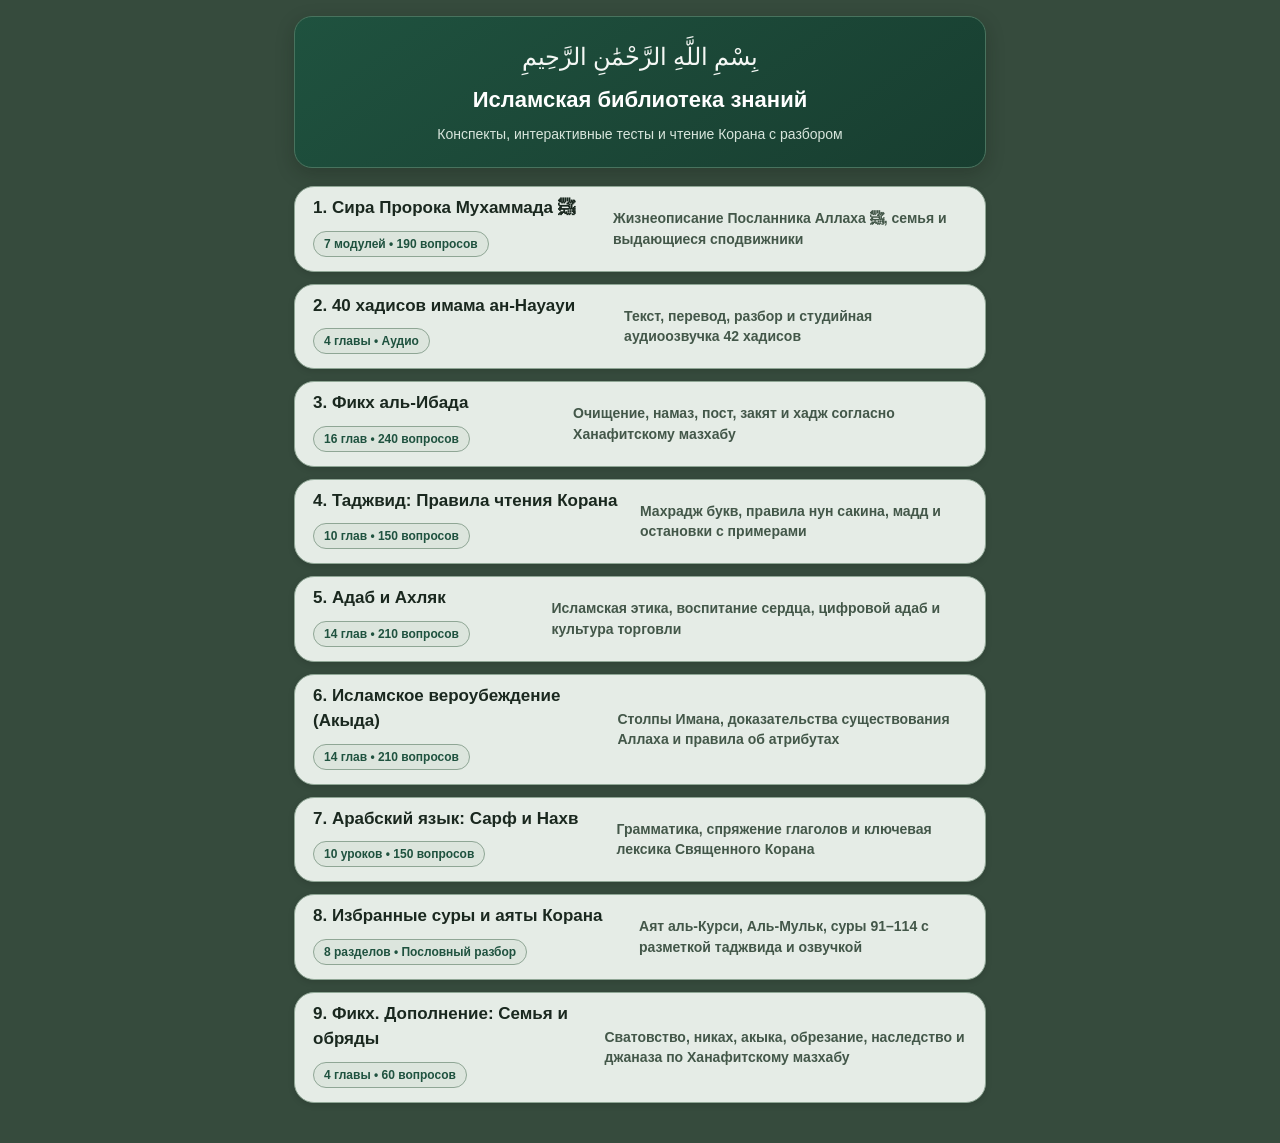
==== index.html @ e75edb0a "Add files via upload" ====
<!DOCTYPE html>
<html lang="ru">
<head>
  <meta charset="UTF-8" />
  <meta name="viewport" content="width=device-width, initial-scale=1.0, maximum-scale=1.0, user-scalable=no" />
  <title>Исламская библиотека знаний</title>
  <script src="https://telegram.org/js/telegram-web-app.js"></script>
  <link rel="stylesheet" href="style.css?v=20261129" />
  <script src="auth.js?v=20261129"></script>
  <style>
    .catalog-list {
      display: flex;
      flex-direction: column;
      gap: 12px;
    }
    .course-card {
      display: block;
      background: #E5ECE6;
      border: 1px solid #8FA695;
      border-radius: 16px;
      padding: 16px 18px;
      text-decoration: none;
      color: #1A281F;
      box-shadow: 0 4px 12px rgba(14, 22, 17, 0.14);
    }
    .course-card:active {
      transform: scale(0.99);
    }
    .course-top {
      display: flex;
      align-items: center;
      justify-content: space-between;
      gap: 10px;
      flex-wrap: wrap;
      margin-bottom: 6px;
    }
    .course-name {
      font-size: 17px;
      font-weight: 700;
      color: #1A281F;
    }
    .course-pill {
      display: inline-block;
      background: #DCE5DD;
      border: 1px solid #8FA695;
      color: #1F523F;
      font-size: 12px;
      font-weight: 700;
      padding: 3px 10px;
      border-radius: 999px;
      white-space: nowrap;
    }
    .course-desc {
      font-size: 14px;
      color: #435749;
      line-height: 1.45;
      margin: 0;
    }
    .hero-bismillah {
      font-family: "Amiri", "Scheherazade New", "Traditional Arabic", serif;
      font-size: 24px;
      margin-bottom: 8px;
      color: #F4F7F4;
      direction: rtl;
    }
  </style>
</head>
<body>
  <div class="container">
    <div class="header">
      <div class="hero-bismillah" lang="ar">بِسْمِ اللَّهِ الرَّحْمَٰنِ الرَّحِيمِ</div>
      <h1>Исламская библиотека знаний</h1>
      <p>Конспекты, интерактивные тесты и чтение Корана с разбором</p>
    </div>

    <div class="catalog-list">
      <a class="course-card" href="sira/index.html">
        <div class="course-top">
          <span class="course-name">1. Сира Пророка Мухаммада ﷺ</span>
          <span class="course-pill">7 модулей • 190 вопросов</span>
        </div>
        <p class="course-desc">Жизнеописание Посланника Аллаха ﷺ, семья и выдающиеся сподвижники</p>
      </a>

      <a class="course-card" href="nawawi/index.html">
        <div class="course-top">
          <span class="course-name">2. 40 хадисов имама ан-Науауи</span>
          <span class="course-pill">4 главы • Аудио</span>
        </div>
        <p class="course-desc">Текст, перевод, разбор и студийная аудиоозвучка 42 хадисов</p>
      </a>

      <a class="course-card" href="fiqh/index.html">
        <div class="course-top">
          <span class="course-name">3. Фикх аль-Ибада</span>
          <span class="course-pill">16 глав • 240 вопросов</span>
        </div>
        <p class="course-desc">Очищение, намаз, пост, закят и хадж согласно Ханафитскому мазхабу</p>
      </a>

      <a class="course-card" href="tajweed/index.html">
        <div class="course-top">
          <span class="course-name">4. Таджвид: Правила чтения Корана</span>
          <span class="course-pill">10 глав • 150 вопросов</span>
        </div>
        <p class="course-desc">Махрадж букв, правила нун сакина, мадд и остановки с примерами</p>
      </a>

      <a class="course-card" href="adab/index.html">
        <div class="course-top">
          <span class="course-name">5. Адаб и Ахляк</span>
          <span class="course-pill">14 глав • 210 вопросов</span>
        </div>
        <p class="course-desc">Исламская этика, воспитание сердца, цифровой адаб и культура торговли</p>
      </a>

      <a class="course-card" href="aqeedah/index.html">
        <div class="course-top">
          <span class="course-name">6. Исламское вероубеждение (Акыда)</span>
          <span class="course-pill">14 глав • 210 вопросов</span>
        </div>
        <p class="course-desc">Столпы Имана, доказательства существования Аллаха и правила об атрибутах</p>
      </a>

      <a class="course-card" href="arabic/index.html">
        <div class="course-top">
          <span class="course-name">7. Арабский язык: Сарф и Нахв</span>
          <span class="course-pill">10 уроков • 150 вопросов</span>
        </div>
        <p class="course-desc">Грамматика, спряжение глаголов и ключевая лексика Священного Корана</p>
      </a>

      <a class="course-card" href="quran/index.html">
        <div class="course-top">
          <span class="course-name">8. Избранные суры и аяты Корана</span>
          <span class="course-pill">8 разделов • Пословный разбор</span>
        </div>
        <p class="course-desc">Аят аль-Курси, Аль-Мульк, суры 91–114 с разметкой таджвида и озвучкой</p>
      </a>

      <a class="course-card" href="fiqh_extra/index.html">
        <div class="course-top">
          <span class="course-name">9. Фикх. Дополнение: Семья и обряды</span>
          <span class="course-pill">4 главы • 60 вопросов</span>
        </div>
        <p class="course-desc">Сватовство, никах, акыка, обрезание, наследство и джаназа по Ханафитскому мазхабу</p>
      </a>
    </div>
  </div>
</body>
</html>
---- style.css ----
/* Единый визуальный стандарт библиотеки: палитра «Болотно-зелёное сукно» */
:root {
  --bg-suckno: #364B3D;
  --hero-grad: linear-gradient(145deg, #1F523F 0%, #183E30 100%);
  --card-bg: #E5ECE6;
  --item-bg: #DCE5DD;
  --text-main: #1A281F;
  --text-muted: #435749;
  --primary: #1F523F;
  --primary-hover: #173F30;
  --border-color: #8FA695;
}

* {
  box-sizing: border-box;
  -webkit-tap-highlight-color: transparent;
}

html, body {
  margin: 0;
  padding: 0;
  background-color: var(--bg-suckno) !important;
  background-image: url("data:image/svg+xml,%3Csvg xmlns='http://w3.org' width='80' height='80' viewBox='0 0 80 80'%3E%3Cdefs%3E%3Cpattern id='w' width='4' height='4' patternUnits='userSpaceOnUse'%3E%3Cpath d='M0 0h2v2H0zm2 2h2v2H2z' fill='%2318261D' fill-opacity='0.16'/%3E%3C/pattern%3E%3C/defs%3E%3Crect width='80' height='80' fill='url(%23w)'/%3E%3Cg fill='none' stroke='%239AB8A1' stroke-width='0.75' stroke-opacity='0.15'%3E%3Cpolygon points='40,4 50,16 66,14 64,30 76,40 64,50 66,66 50,64 40,76 30,64 14,66 16,50 4,40 16,30 14,14 30,16'/%3E%3Ccircle cx='40' cy='40' r='14'/%3E%3C/g%3E%3C/svg%3E") !important;
  color: var(--text-main) !important;
  font-family: -apple-system, BlinkMacSystemFont, "Segoe UI", Roboto, Helvetica, Arial, sans-serif;
  line-height: 1.5;
}

.container, .wrap {
  max-width: 720px;
  margin: 0 auto;
  padding: 16px 14px 40px;
  background: transparent !important;
}

/* Единая кнопка "Назад" для любых курсов */
.top-nav, .top-bar, .topbar {
  display: flex !important;
  justify-content: space-between !important;
  align-items: center !important;
  margin-bottom: 14px !important;
  gap: 10px !important;
}

a[href*="index.html"], .back-btn, .nav-btn, .btn-nav, .btn-back {
  display: inline-flex !important;
  align-items: center !important;
  justify-content: center !important;
  padding: 8px 18px !important;
  background: var(--card-bg) !important;
  color: var(--text-main) !important;
  border: 1px solid var(--border-color) !important;
  border-radius: 20px !important;
  font-size: 14px !important;
  font-weight: 600 !important;
  text-decoration: none !important;
  cursor: pointer !important;
  box-shadow: 0 2px 6px rgba(0, 0, 0, 0.12) !important;
}

/* Шапка курсов */
.header, .hero, .hero-banner, .course-header {
  background: var(--hero-grad) !important;
  color: #F4F7F4 !important;
  border-radius: 18px !important;
  padding: 22px 18px !important;
  text-align: center !important;
  margin-bottom: 18px !important;
  border: 1px solid #48735E !important;
  box-shadow: 0 6px 18px rgba(14, 22, 17, 0.25) !important;
}

.header h1, .hero h1, .hero-title, .course-header h1 {
  margin: 0 0 8px !important;
  font-size: 22px !important;
  font-weight: 700 !important;
  color: #FFFFFF !important;
}

.header p, .hero p, .hero-sub, .course-header p {
  margin: 0 !important;
  font-size: 14px !important;
  color: #D7E5DC !important;
}

.stats-bar, .hero-stats {
  display: flex !important;
  justify-content: center !important;
  flex-wrap: wrap !important;
  gap: 8px !important;
  margin-top: 14px !important;
  background: transparent !important;
}

.stat-pill, .hero-badge, .badge {
  background: rgba(255, 255, 255, 0.14) !important;
  border: 1px solid rgba(255, 255, 255, 0.22) !important;
  color: #F4F7F4 !important;
  padding: 5px 12px !important;
  border-radius: 999px !important;
  font-size: 13px !important;
  font-weight: 600 !important;
}

/* Карточки глав (строго компактные, без растягивания в Адабе) */
.card, .panel, .quiz-box, .result-box, .sheet-card, .quiz-card, .result-card, .progress-wrap, .exam-card {
  background: var(--card-bg) !important;
  border: 1px solid var(--border-color) !important;
  border-radius: 16px !important;
  padding: 16px !important;
  margin-bottom: 14px !important;
  color: var(--text-main) !important;
  box-shadow: 0 4px 12px rgba(14, 22, 17, 0.14) !important;
}

.chapter-row, .chapter-card, .module-card {
  display: flex !important;
  flex-direction: column !important;
  align-items: stretch !important;
  justify-content: flex-start !important;
  background: var(--item-bg) !important;
  border: 1px solid var(--border-color) !important;
  border-radius: 14px !important;
  padding: 15px !important;
  margin-bottom: 12px !important;
  height: auto !important;
  min-height: 0 !important;
}

.chapter-info {
  flex: none !important;
  width: 100% !important;
  margin-bottom: 12px !important;
}

.chapter-title {
  font-size: 16.5px !important;
  font-weight: 700 !important;
  color: var(--text-main) !important;
  margin: 4px 0 !important;
}

.chapter-meta {
  font-size: 13px !important;
  color: var(--text-muted) !important;
}

/* Кнопки 50 на 50 во всех курсах */
.chapter-actions {
  display: grid !important;
  grid-template-columns: 1fr 1fr !important;
  gap: 10px !important;
  width: 100% !important;
}

.chapter-actions.single {
  grid-template-columns: 1fr !important;
}

.btn {
  display: inline-flex !important;
  align-items: center !important;
  justify-content: center !important;
  gap: 6px !important;
  padding: 11px 14px !important;
  border-radius: 11px !important;
  font-size: 14px !important;
  font-weight: 600 !important;
  cursor: pointer !important;
  border: 1px solid transparent !important;
  width: 100% !important;
}

.btn-primary, .btn-test, .btn-exam, .btn-final {
  background: var(--primary) !important;
  color: #FFFFFF !important;
}

.btn-cheat, .btn-secondary, .btn-outline {
  background: var(--card-bg) !important;
  color: var(--text-main) !important;
  border-color: var(--border-color) !important;
}

/* Строгое скрытие модальных окон до нажатия кнопки (исправление Таджвида) */
.modal-overlay[style*="display: none"],
.modal-overlay:not([style*="display: flex"]):not([style*="display: block"]),
.modal-backdrop.hidden,
.hidden {
  display: none !important;
}

.modal-overlay[style*="display: flex"],
.modal-backdrop:not(.hidden) {
  display: flex !important;
  position: fixed !important;
  inset: 0 !important;
  background: rgba(14, 22, 17, 0.72) !important;
  z-index: 9999 !important;
  padding: 16px !important;
  align-items: center !important;
  justify-content: center !important;
}

.modal-card, .modal-box {
  background: var(--card-bg) !important;
  color: var(--text-main) !important;
  border: 1px solid var(--border-color) !important;
  border-radius: 16px !important;
  padding: 20px !important;
  max-width: 680px !important;
  width: 100% !important;
  max-height: 85vh !important;
  overflow-y: auto !important;
}

/* Варианты ответов */
.option-btn, .opt-btn {
  width: 100% !important;
  text-align: left !important;
  padding: 13px 15px !important;
  border-radius: 12px !important;
  background: var(--item-bg) !important;
  color: var(--text-main) !important;
  border: 1.5px solid var(--border-color) !important;
  font-size: 15px !important;
  cursor: pointer !important;
}

.option-btn.correct, .opt-btn.correct {
  background: #C7DFC9 !important;
  border-color: #4D7C55 !important;
  color: #16301B !important;
  font-weight: 600 !important;
}

.option-btn.wrong, .opt-btn.wrong {
  background: #E8CECA !important;
  border-color: #A85B52 !important;
  color: #421814 !important;
}

/* Скрытие старых переключателей темы */
#themeToggle, #themeToggleBtn, #theme-btn, .btn-theme, [onclick*="toggleTheme"] {
  display: none !important;
}
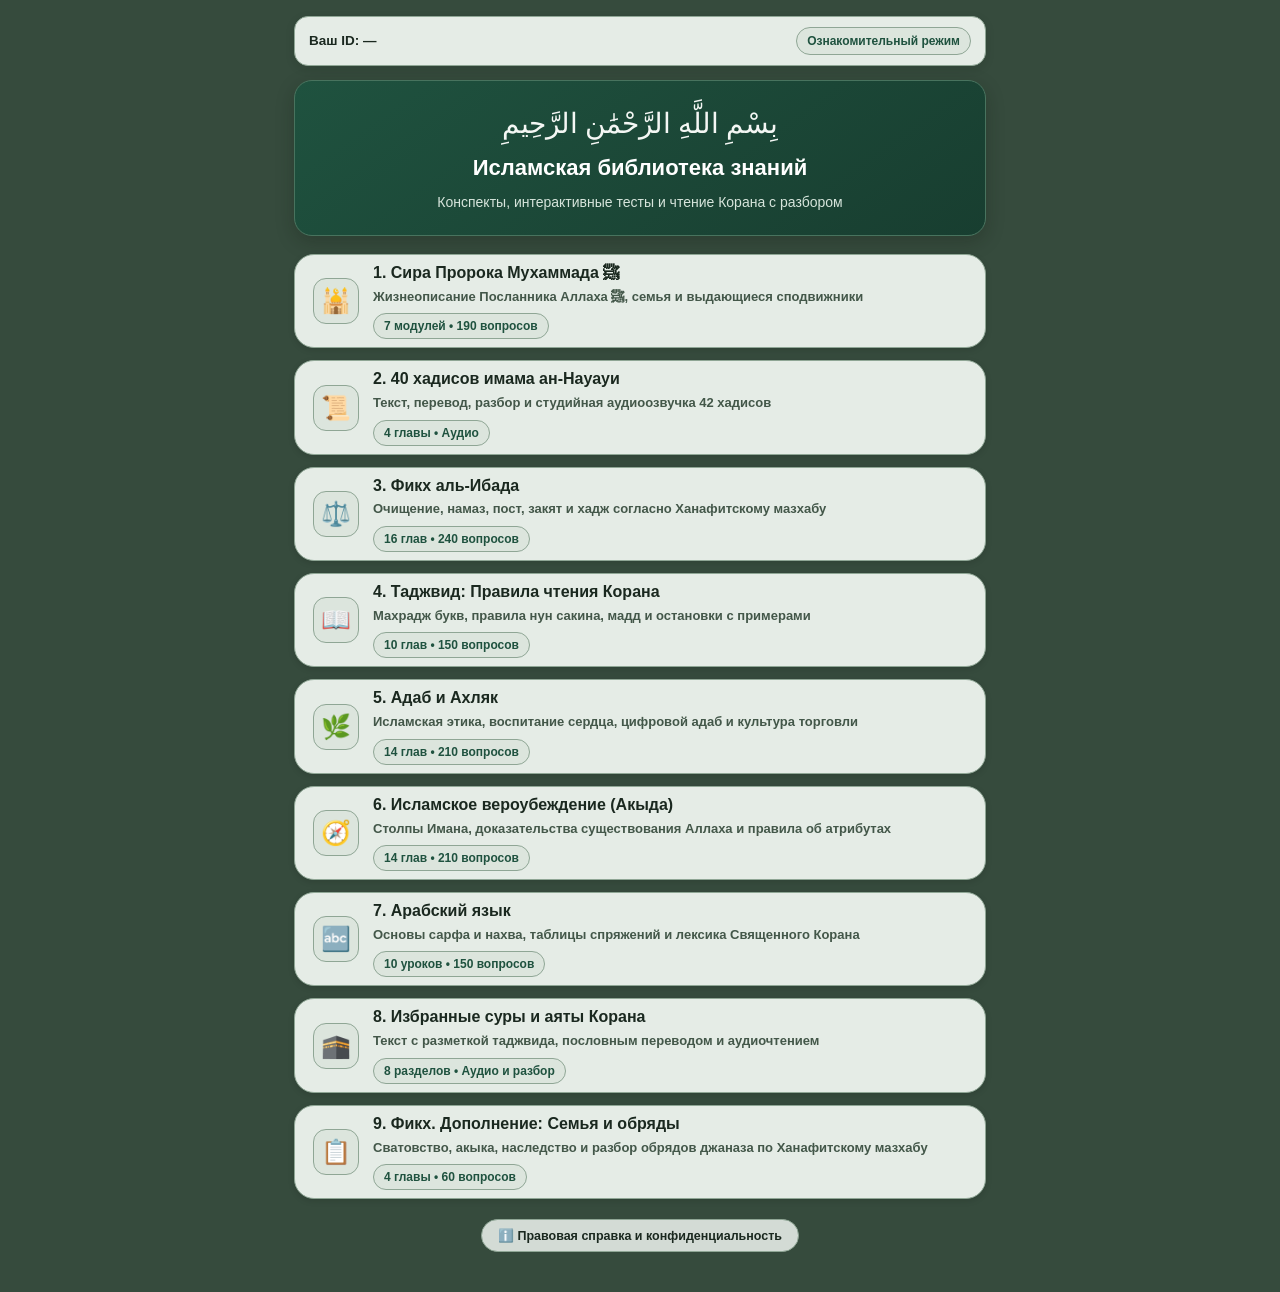
==== commit 77a71631: "Add files via upload" ====
--- a/index.html
+++ b/index.html
@@ -5,146 +5,268 @@
   <meta name="viewport" content="width=device-width, initial-scale=1.0, maximum-scale=1.0, user-scalable=no" />
   <title>Исламская библиотека знаний</title>
   <script src="https://telegram.org/js/telegram-web-app.js"></script>
-  <link rel="stylesheet" href="style.css?v=20261129" />
-  <script src="auth.js?v=20261129"></script>
+  <link rel="stylesheet" href="style.css?v=20261130" />
+  <script src="auth.js?v=20261130"></script>
   <style>
-    .catalog-list {
+    .id-bar {
+      background: var(--card-bg);
+      border: 1px solid var(--border-color);
+      border-radius: 14px;
+      padding: 10px 14px;
+      margin-bottom: 14px;
+      display: flex;
+      align-items: center;
+      justify-content: space-between;
+      gap: 10px;
+      box-shadow: 0 3px 10px rgba(14, 22, 17, 0.12);
+    }
+    .id-value {
+      font-size: 13.5px;
+      font-weight: 700;
+      color: var(--text-main);
+    }
+    .id-badge {
+      font-size: 12px;
+      font-weight: 600;
+      color: var(--primary);
+      background: var(--item-bg);
+      border: 1px solid var(--border-color);
+      padding: 4px 10px;
+      border-radius: 999px;
+      white-space: nowrap;
+    }
+    .hero-bismillah {
+      font-family: "Amiri", "Scheherazade New", "Traditional Arabic", serif;
+      font-size: 28px;
+      line-height: 1.5;
+      color: #F4F7F4;
+      margin-bottom: 6px;
+      direction: rtl;
+    }
+    .course-list {
       display: flex;
       flex-direction: column;
       gap: 12px;
     }
     .course-card {
-      display: block;
-      background: #E5ECE6;
-      border: 1px solid #8FA695;
+      display: flex;
+      align-items: center;
+      gap: 14px;
+      background: var(--card-bg);
+      border: 1px solid var(--border-color);
       border-radius: 16px;
-      padding: 16px 18px;
-      text-decoration: none;
-      color: #1A281F;
+      padding: 15px 16px;
+      text-decoration: none !important;
+      color: var(--text-main) !important;
       box-shadow: 0 4px 12px rgba(14, 22, 17, 0.14);
+      transition: transform 0.12s ease;
     }
     .course-card:active {
       transform: scale(0.99);
     }
-    .course-top {
-      display: flex;
-      align-items: center;
-      justify-content: space-between;
-      gap: 10px;
-      flex-wrap: wrap;
-      margin-bottom: 6px;
-    }
-    .course-name {
-      font-size: 17px;
+    .course-icon {
+      width: 46px;
+      height: 46px;
+      min-width: 46px;
+      border-radius: 13px;
+      background: var(--item-bg);
+      border: 1px solid var(--border-color);
+      display: flex;
+      align-items: center;
+      justify-content: center;
+      font-size: 24px;
+    }
+    .course-body {
+      flex: 1;
+      min-width: 0;
+    }
+    .course-title {
+      font-size: 16px;
       font-weight: 700;
-      color: #1A281F;
+      color: var(--text-main);
+      margin: 0 0 4px;
+      line-height: 1.3;
+    }
+    .course-desc {
+      font-size: 13px;
+      color: var(--text-muted);
+      margin: 0 0 8px;
+      line-height: 1.35;
     }
     .course-pill {
       display: inline-block;
-      background: #DCE5DD;
-      border: 1px solid #8FA695;
-      color: #1F523F;
       font-size: 12px;
-      font-weight: 700;
+      font-weight: 600;
+      color: var(--primary);
+      background: var(--item-bg);
+      border: 1px solid var(--border-color);
       padding: 3px 10px;
       border-radius: 999px;
-      white-space: nowrap;
-    }
-    .course-desc {
-      font-size: 14px;
-      color: #435749;
+    }
+    .footer-info {
+      margin-top: 20px;
+      text-align: center;
+    }
+    .legal-btn {
+      display: inline-flex;
+      align-items: center;
+      justify-content: center;
+      gap: 6px;
+      padding: 8px 16px;
+      border-radius: 999px;
+      background: rgba(229, 236, 230, 0.9);
+      border: 1px solid var(--border-color);
+      color: var(--text-main);
+      font-size: 12.5px;
+      font-weight: 600;
+      cursor: pointer;
+    }
+    .legal-modal {
+      display: none;
+      position: fixed;
+      inset: 0;
+      background: rgba(14, 22, 17, 0.72);
+      z-index: 9999;
+      padding: 16px;
+      align-items: center;
+      justify-content: center;
+    }
+    .legal-modal.open {
+      display: flex;
+    }
+    .legal-box {
+      background: var(--card-bg);
+      color: var(--text-main);
+      border: 1px solid var(--border-color);
+      border-radius: 16px;
+      padding: 20px;
+      max-width: 540px;
+      width: 100%;
+      max-height: 82vh;
+      overflow-y: auto;
+      text-align: left;
+    }
+    .legal-box h3 {
+      margin: 0 0 10px;
+      font-size: 17px;
+      color: var(--primary);
+    }
+    .legal-box p {
+      margin: 0 0 10px;
+      font-size: 13.5px;
       line-height: 1.45;
-      margin: 0;
-    }
-    .hero-bismillah {
-      font-family: "Amiri", "Scheherazade New", "Traditional Arabic", serif;
-      font-size: 24px;
-      margin-bottom: 8px;
-      color: #F4F7F4;
-      direction: rtl;
+      color: var(--text-main);
     }
   </style>
 </head>
 <body>
   <div class="container">
+    <div class="id-bar">
+      <span class="id-value" id="userIdDisplay">Ваш ID: —</span>
+      <span class="id-badge" id="userAccessBadge">Проверка доступа</span>
+    </div>
+
     <div class="header">
       <div class="hero-bismillah" lang="ar">بِسْمِ اللَّهِ الرَّحْمَٰنِ الرَّحِيمِ</div>
       <h1>Исламская библиотека знаний</h1>
       <p>Конспекты, интерактивные тесты и чтение Корана с разбором</p>
     </div>
 
-    <div class="catalog-list">
-      <a class="course-card" href="sira/index.html">
-        <div class="course-top">
-          <span class="course-name">1. Сира Пророка Мухаммада ﷺ</span>
+    <div class="course-list">
+      <a href="sira/index.html" class="course-card">
+        <div class="course-icon">🕌</div>
+        <div class="course-body">
+          <div class="course-title">1. Сира Пророка Мухаммада ﷺ</div>
+          <div class="course-desc">Жизнеописание Посланника Аллаха ﷺ, семья и выдающиеся сподвижники</div>
           <span class="course-pill">7 модулей • 190 вопросов</span>
         </div>
-        <p class="course-desc">Жизнеописание Посланника Аллаха ﷺ, семья и выдающиеся сподвижники</p>
-      </a>
-
-      <a class="course-card" href="nawawi/index.html">
-        <div class="course-top">
-          <span class="course-name">2. 40 хадисов имама ан-Науауи</span>
+      </a>
+
+      <a href="nawawi/index.html" class="course-card">
+        <div class="course-icon">📜</div>
+        <div class="course-body">
+          <div class="course-title">2. 40 хадисов имама ан-Науауи</div>
+          <div class="course-desc">Текст, перевод, разбор и студийная аудиоозвучка 42 хадисов</div>
           <span class="course-pill">4 главы • Аудио</span>
         </div>
-        <p class="course-desc">Текст, перевод, разбор и студийная аудиоозвучка 42 хадисов</p>
-      </a>
-
-      <a class="course-card" href="fiqh/index.html">
-        <div class="course-top">
-          <span class="course-name">3. Фикх аль-Ибада</span>
+      </a>
+
+      <a href="fiqh/index.html" class="course-card">
+        <div class="course-icon">⚖️</div>
+        <div class="course-body">
+          <div class="course-title">3. Фикх аль-Ибада</div>
+          <div class="course-desc">Очищение, намаз, пост, закят и хадж согласно Ханафитскому мазхабу</div>
           <span class="course-pill">16 глав • 240 вопросов</span>
         </div>
-        <p class="course-desc">Очищение, намаз, пост, закят и хадж согласно Ханафитскому мазхабу</p>
-      </a>
-
-      <a class="course-card" href="tajweed/index.html">
-        <div class="course-top">
-          <span class="course-name">4. Таджвид: Правила чтения Корана</span>
+      </a>
+
+      <a href="tajweed/index.html" class="course-card">
+        <div class="course-icon">📖</div>
+        <div class="course-body">
+          <div class="course-title">4. Таджвид: Правила чтения Корана</div>
+          <div class="course-desc">Махрадж букв, правила нун сакина, мадд и остановки с примерами</div>
           <span class="course-pill">10 глав • 150 вопросов</span>
         </div>
-        <p class="course-desc">Махрадж букв, правила нун сакина, мадд и остановки с примерами</p>
-      </a>
-
-      <a class="course-card" href="adab/index.html">
-        <div class="course-top">
-          <span class="course-name">5. Адаб и Ахляк</span>
+      </a>
+
+      <a href="adab/index.html" class="course-card">
+        <div class="course-icon">🌿</div>
+        <div class="course-body">
+          <div class="course-title">5. Адаб и Ахляк</div>
+          <div class="course-desc">Исламская этика, воспитание сердца, цифровой адаб и культура торговли</div>
           <span class="course-pill">14 глав • 210 вопросов</span>
         </div>
-        <p class="course-desc">Исламская этика, воспитание сердца, цифровой адаб и культура торговли</p>
-      </a>
-
-      <a class="course-card" href="aqeedah/index.html">
-        <div class="course-top">
-          <span class="course-name">6. Исламское вероубеждение (Акыда)</span>
+      </a>
+
+      <a href="aqeedah/index.html" class="course-card">
+        <div class="course-icon">🧭</div>
+        <div class="course-body">
+          <div class="course-title">6. Исламское вероубеждение (Акыда)</div>
+          <div class="course-desc">Столпы Имана, доказательства существования Аллаха и правила об атрибутах</div>
           <span class="course-pill">14 глав • 210 вопросов</span>
         </div>
-        <p class="course-desc">Столпы Имана, доказательства существования Аллаха и правила об атрибутах</p>
-      </a>
-
-      <a class="course-card" href="arabic/index.html">
-        <div class="course-top">
-          <span class="course-name">7. Арабский язык: Сарф и Нахв</span>
+      </a>
+
+      <a href="arabic/index.html" class="course-card">
+        <div class="course-icon">🔤</div>
+        <div class="course-body">
+          <div class="course-title">7. Арабский язык</div>
+          <div class="course-desc">Основы сарфа и нахва, таблицы спряжений и лексика Священного Корана</div>
           <span class="course-pill">10 уроков • 150 вопросов</span>
         </div>
-        <p class="course-desc">Грамматика, спряжение глаголов и ключевая лексика Священного Корана</p>
-      </a>
-
-      <a class="course-card" href="quran/index.html">
-        <div class="course-top">
-          <span class="course-name">8. Избранные суры и аяты Корана</span>
-          <span class="course-pill">8 разделов • Пословный разбор</span>
-        </div>
-        <p class="course-desc">Аят аль-Курси, Аль-Мульк, суры 91–114 с разметкой таджвида и озвучкой</p>
-      </a>
-
-      <a class="course-card" href="fiqh_extra/index.html">
-        <div class="course-top">
-          <span class="course-name">9. Фикх. Дополнение: Семья и обряды</span>
+      </a>
+
+      <a href="quran/index.html" class="course-card">
+        <div class="course-icon">🕋</div>
+        <div class="course-body">
+          <div class="course-title">8. Избранные суры и аяты Корана</div>
+          <div class="course-desc">Текст с разметкой таджвида, пословным переводом и аудиочтением</div>
+          <span class="course-pill">8 разделов • Аудио и разбор</span>
+        </div>
+      </a>
+
+      <a href="fiqh_extra/index.html" class="course-card">
+        <div class="course-icon">📋</div>
+        <div class="course-body">
+          <div class="course-title">9. Фикх. Дополнение: Семья и обряды</div>
+          <div class="course-desc">Сватовство, акыка, наследство и разбор обрядов джаназа по Ханафитскому мазхабу</div>
           <span class="course-pill">4 главы • 60 вопросов</span>
         </div>
-        <p class="course-desc">Сватовство, никах, акыка, обрезание, наследство и джаназа по Ханафитскому мазхабу</p>
-      </a>
+      </a>
+    </div>
+
+    <div class="footer-info">
+      <button type="button" class="legal-btn" onclick="document.getElementById('legalModal').classList.add('open')">ℹ️ Правовая справка и конфиденциальность</button>
+    </div>
+  </div>
+
+  <div id="legalModal" class="legal-modal" onclick="if(event.target===this)this.classList.remove('open')">
+    <div class="legal-box">
+      <h3>Правовая справка и конфиденциальность</h3>
+      <p><strong>1. Учебный характер материалов.</strong> Все конспекты, тексты и тестовые задания носят исключительно образовательный, просветительский и справочный характер, основаны на классических исламских источниках и не являются призывом к противоправным или экстремистским действиям на территории Российской Федерации.</p>
+      <p><strong>2. Отсутствие индивидуальных фетв.</strong> Разборы вопросов предназначены для самопроверки знаний и не заменяют индивидуального обращения к квалифицированным религиозным деятелям и имамам по частным жизненным ситуациям.</p>
+      <p><strong>3. Защита персональных данных (152-ФЗ).</strong> Приложение не собирает и не хранит на сторонних серверах фамилии, номера телефонов или адреса пользователей. Прогресс обучения сохраняется локально в памяти вашего устройства, а числовой ID Telegram используется исключительно для проверки доступа.</p>
+      <button type="button" class="btn btn-primary" style="margin-top:8px;" onclick="document.getElementById('legalModal').classList.remove('open')">Закрыть</button>
     </div>
   </div>
 </body>
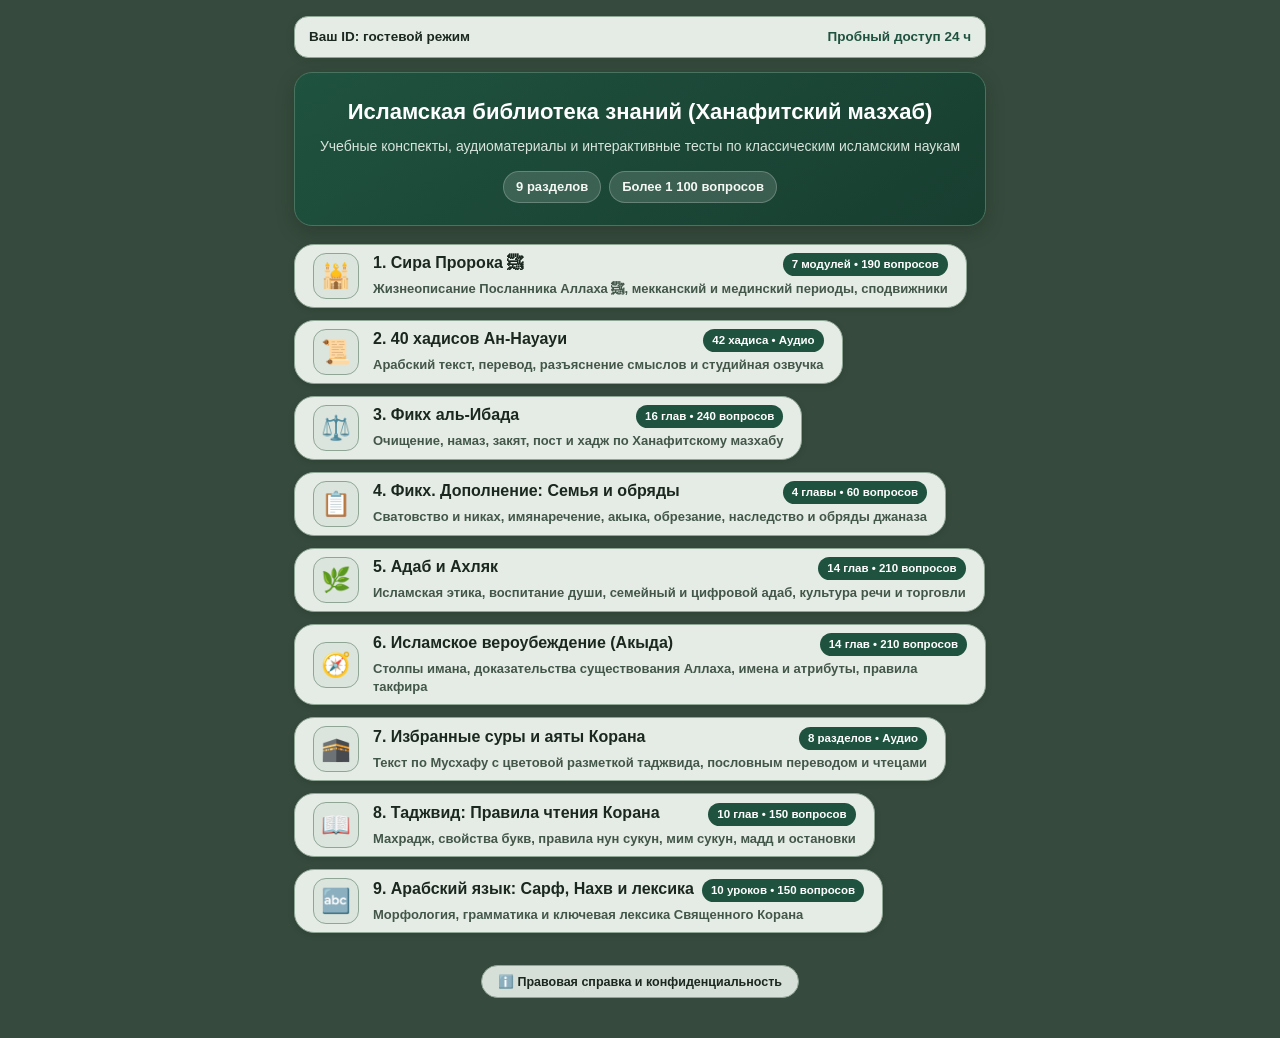
==== commit f1c6699a: "Add files via upload" ====
--- a/index.html
+++ b/index.html
@@ -3,107 +3,92 @@
 <head>
   <meta charset="UTF-8" />
   <meta name="viewport" content="width=device-width, initial-scale=1.0, maximum-scale=1.0, user-scalable=no" />
-  <title>Исламская библиотека знаний</title>
+  <title>Исламская библиотека знаний (Ханафитский мазхаб)</title>
   <script src="https://telegram.org/js/telegram-web-app.js"></script>
-  <link rel="stylesheet" href="style.css?v=20261130" />
-  <script src="auth.js?v=20261130"></script>
+  <link rel="stylesheet" href="style.css?v=20261129" />
+  <script src="auth.js?v=20261129"></script>
   <style>
     .id-bar {
-      background: var(--card-bg);
-      border: 1px solid var(--border-color);
+      background: #E5ECE6;
+      border: 1px solid #8FA695;
       border-radius: 14px;
       padding: 10px 14px;
       margin-bottom: 14px;
       display: flex;
-      align-items: center;
       justify-content: space-between;
-      gap: 10px;
-      box-shadow: 0 3px 10px rgba(14, 22, 17, 0.12);
-    }
-    .id-value {
+      align-items: center;
       font-size: 13.5px;
+      font-weight: 600;
+      color: #1A281F;
+      box-shadow: 0 2px 8px rgba(14, 22, 17, 0.12);
+    }
+    .id-status {
+      color: #1F523F;
       font-weight: 700;
-      color: var(--text-main);
-    }
-    .id-badge {
-      font-size: 12px;
-      font-weight: 600;
-      color: var(--primary);
-      background: var(--item-bg);
-      border: 1px solid var(--border-color);
-      padding: 4px 10px;
-      border-radius: 999px;
-      white-space: nowrap;
-    }
-    .hero-bismillah {
-      font-family: "Amiri", "Scheherazade New", "Traditional Arabic", serif;
-      font-size: 28px;
-      line-height: 1.5;
-      color: #F4F7F4;
-      margin-bottom: 6px;
-      direction: rtl;
-    }
-    .course-list {
-      display: flex;
-      flex-direction: column;
-      gap: 12px;
-    }
-    .course-card {
+    }
+    .course-link {
       display: flex;
       align-items: center;
       gap: 14px;
-      background: var(--card-bg);
-      border: 1px solid var(--border-color);
+      background: #E5ECE6;
+      border: 1px solid #8FA695;
       border-radius: 16px;
       padding: 15px 16px;
-      text-decoration: none !important;
-      color: var(--text-main) !important;
+      margin-bottom: 12px;
+      text-decoration: none;
+      color: #1A281F;
       box-shadow: 0 4px 12px rgba(14, 22, 17, 0.14);
-      transition: transform 0.12s ease;
-    }
-    .course-card:active {
+      transition: transform 0.12s ease, background 0.12s ease;
+    }
+    .course-link:active {
       transform: scale(0.99);
+      background: #DCE5DD;
     }
     .course-icon {
       width: 46px;
       height: 46px;
-      min-width: 46px;
       border-radius: 13px;
-      background: var(--item-bg);
-      border: 1px solid var(--border-color);
+      background: #DCE5DD;
+      border: 1px solid #8FA695;
       display: flex;
       align-items: center;
       justify-content: center;
       font-size: 24px;
+      flex-shrink: 0;
     }
     .course-body {
       flex: 1;
       min-width: 0;
     }
-    .course-title {
+    .course-top {
+      display: flex;
+      justify-content: space-between;
+      align-items: flex-start;
+      gap: 8px;
+      margin-bottom: 4px;
+    }
+    .course-name {
       font-size: 16px;
       font-weight: 700;
-      color: var(--text-main);
-      margin: 0 0 4px;
+      color: #1A281F;
       line-height: 1.3;
+    }
+    .course-badge {
+      background: #1F523F;
+      color: #FFFFFF;
+      font-size: 11.5px;
+      font-weight: 600;
+      padding: 3px 9px;
+      border-radius: 999px;
+      white-space: nowrap;
+      flex-shrink: 0;
     }
     .course-desc {
       font-size: 13px;
-      color: var(--text-muted);
-      margin: 0 0 8px;
-      line-height: 1.35;
-    }
-    .course-pill {
-      display: inline-block;
-      font-size: 12px;
-      font-weight: 600;
-      color: var(--primary);
-      background: var(--item-bg);
-      border: 1px solid var(--border-color);
-      padding: 3px 10px;
-      border-radius: 999px;
-    }
-    .footer-info {
+      color: #435749;
+      line-height: 1.4;
+    }
+    .legal-footer {
       margin-top: 20px;
       text-align: center;
     }
@@ -112,11 +97,11 @@
       align-items: center;
       justify-content: center;
       gap: 6px;
+      background: rgba(229, 236, 230, 0.92);
+      color: #1A281F;
+      border: 1px solid #8FA695;
+      border-radius: 999px;
       padding: 8px 16px;
-      border-radius: 999px;
-      background: rgba(229, 236, 230, 0.9);
-      border: 1px solid var(--border-color);
-      color: var(--text-main);
       font-size: 12.5px;
       font-weight: 600;
       cursor: pointer;
@@ -135,139 +120,199 @@
       display: flex;
     }
     .legal-box {
-      background: var(--card-bg);
-      color: var(--text-main);
-      border: 1px solid var(--border-color);
+      background: #E5ECE6;
+      color: #1A281F;
+      border: 1px solid #8FA695;
       border-radius: 16px;
       padding: 20px;
-      max-width: 540px;
+      max-width: 600px;
       width: 100%;
       max-height: 82vh;
       overflow-y: auto;
-      text-align: left;
+      font-size: 13.5px;
+      line-height: 1.55;
     }
     .legal-box h3 {
       margin: 0 0 10px;
       font-size: 17px;
-      color: var(--primary);
+      color: #1F523F;
     }
     .legal-box p {
       margin: 0 0 10px;
-      font-size: 13.5px;
-      line-height: 1.45;
-      color: var(--text-main);
     }
   </style>
 </head>
 <body>
   <div class="container">
     <div class="id-bar">
-      <span class="id-value" id="userIdDisplay">Ваш ID: —</span>
-      <span class="id-badge" id="userAccessBadge">Проверка доступа</span>
-    </div>
-
-    <div class="header">
-      <div class="hero-bismillah" lang="ar">بِسْمِ اللَّهِ الرَّحْمَٰنِ الرَّحِيمِ</div>
-      <h1>Исламская библиотека знаний</h1>
-      <p>Конспекты, интерактивные тесты и чтение Корана с разбором</p>
-    </div>
-
-    <div class="course-list">
-      <a href="sira/index.html" class="course-card">
+      <span id="userIdLabel">Ваш ID: определяется...</span>
+      <span id="userStatusLabel" class="id-status">Проверка доступа</span>
+    </div>
+
+    <div class="header" style="border-bottom: 1px solid #48735E !important;">
+      <h1>Исламская библиотека знаний (Ханафитский мазхаб)</h1>
+      <p>Учебные конспекты, аудиоматериалы и интерактивные тесты по классическим исламским наукам</p>
+      <div class="stats-bar">
+        <span class="stat-pill">9 разделов</span>
+        <span class="stat-pill">Более 1 100 вопросов</span>
+      </div>
+    </div>
+
+    <div id="catalogList">
+      <!-- 1. Сира -->
+      <a href="sira/index.html" class="course-link">
         <div class="course-icon">🕌</div>
         <div class="course-body">
-          <div class="course-title">1. Сира Пророка Мухаммада ﷺ</div>
-          <div class="course-desc">Жизнеописание Посланника Аллаха ﷺ, семья и выдающиеся сподвижники</div>
-          <span class="course-pill">7 модулей • 190 вопросов</span>
-        </div>
-      </a>
-
-      <a href="nawawi/index.html" class="course-card">
+          <div class="course-top">
+            <span class="course-name">1. Сира Пророка ﷺ</span>
+            <span class="course-badge">7 модулей • 190 вопросов</span>
+          </div>
+          <div class="course-desc">Жизнеописание Посланника Аллаха ﷺ, мекканский и мединский периоды, сподвижники</div>
+        </div>
+      </a>
+
+      <!-- 2. 40 хадисов -->
+      <a href="nawawi/index.html" class="course-link">
         <div class="course-icon">📜</div>
         <div class="course-body">
-          <div class="course-title">2. 40 хадисов имама ан-Науауи</div>
-          <div class="course-desc">Текст, перевод, разбор и студийная аудиоозвучка 42 хадисов</div>
-          <span class="course-pill">4 главы • Аудио</span>
-        </div>
-      </a>
-
-      <a href="fiqh/index.html" class="course-card">
+          <div class="course-top">
+            <span class="course-name">2. 40 хадисов Ан-Науауи</span>
+            <span class="course-badge">42 хадиса • Аудио</span>
+          </div>
+          <div class="course-desc">Арабский текст, перевод, разъяснение смыслов и студийная озвучка</div>
+        </div>
+      </a>
+
+      <!-- 3. Фикх аль-Ибада -->
+      <a href="fiqh/index.html" class="course-link">
         <div class="course-icon">⚖️</div>
         <div class="course-body">
-          <div class="course-title">3. Фикх аль-Ибада</div>
-          <div class="course-desc">Очищение, намаз, пост, закят и хадж согласно Ханафитскому мазхабу</div>
-          <span class="course-pill">16 глав • 240 вопросов</span>
-        </div>
-      </a>
-
-      <a href="tajweed/index.html" class="course-card">
+          <div class="course-top">
+            <span class="course-name">3. Фикх аль-Ибада</span>
+            <span class="course-badge">16 глав • 240 вопросов</span>
+          </div>
+          <div class="course-desc">Очищение, намаз, закят, пост и хадж по Ханафитскому мазхабу</div>
+        </div>
+      </a>
+
+      <!-- 4. Фикх. Дополнение -->
+      <a href="fiqh_extra/index.html" class="course-link">
+        <div class="course-icon">📋</div>
+        <div class="course-body">
+          <div class="course-top">
+            <span class="course-name">4. Фикх. Дополнение: Семья и обряды</span>
+            <span class="course-badge">4 главы • 60 вопросов</span>
+          </div>
+          <div class="course-desc">Сватовство и никах, имянаречение, акыка, обрезание, наследство и обряды джаназа</div>
+        </div>
+      </a>
+
+      <!-- 5. Адаб и Ахляк -->
+      <a href="adab/index.html" class="course-link">
+        <div class="course-icon">🌿</div>
+        <div class="course-body">
+          <div class="course-top">
+            <span class="course-name">5. Адаб и Ахляк</span>
+            <span class="course-badge">14 глав • 210 вопросов</span>
+          </div>
+          <div class="course-desc">Исламская этика, воспитание души, семейный и цифровой адаб, культура речи и торговли</div>
+        </div>
+      </a>
+
+      <!-- 6. Исламское вероубеждение (Акыда) -->
+      <a href="aqeedah/index.html" class="course-link">
+        <div class="course-icon">🧭</div>
+        <div class="course-body">
+          <div class="course-top">
+            <span class="course-name">6. Исламское вероубеждение (Акыда)</span>
+            <span class="course-badge">14 глав • 210 вопросов</span>
+          </div>
+          <div class="course-desc">Столпы имана, доказательства существования Аллаха, имена и атрибуты, правила такфира</div>
+        </div>
+      </a>
+
+      <!-- 7. Избранные суры и аяты Корана -->
+      <a href="quran/index.html" class="course-link">
+        <div class="course-icon">🕋</div>
+        <div class="course-body">
+          <div class="course-top">
+            <span class="course-name">7. Избранные суры и аяты Корана</span>
+            <span class="course-badge">8 разделов • Аудио</span>
+          </div>
+          <div class="course-desc">Текст по Мусхафу с цветовой разметкой таджвида, пословным переводом и чтецами</div>
+        </div>
+      </a>
+
+      <!-- 8. Таджвид -->
+      <a href="tajweed/index.html" class="course-link">
         <div class="course-icon">📖</div>
         <div class="course-body">
-          <div class="course-title">4. Таджвид: Правила чтения Корана</div>
-          <div class="course-desc">Махрадж букв, правила нун сакина, мадд и остановки с примерами</div>
-          <span class="course-pill">10 глав • 150 вопросов</span>
-        </div>
-      </a>
-
-      <a href="adab/index.html" class="course-card">
-        <div class="course-icon">🌿</div>
-        <div class="course-body">
-          <div class="course-title">5. Адаб и Ахляк</div>
-          <div class="course-desc">Исламская этика, воспитание сердца, цифровой адаб и культура торговли</div>
-          <span class="course-pill">14 глав • 210 вопросов</span>
-        </div>
-      </a>
-
-      <a href="aqeedah/index.html" class="course-card">
-        <div class="course-icon">🧭</div>
-        <div class="course-body">
-          <div class="course-title">6. Исламское вероубеждение (Акыда)</div>
-          <div class="course-desc">Столпы Имана, доказательства существования Аллаха и правила об атрибутах</div>
-          <span class="course-pill">14 глав • 210 вопросов</span>
-        </div>
-      </a>
-
-      <a href="arabic/index.html" class="course-card">
+          <div class="course-top">
+            <span class="course-name">8. Таджвид: Правила чтения Корана</span>
+            <span class="course-badge">10 глав • 150 вопросов</span>
+          </div>
+          <div class="course-desc">Махрадж, свойства букв, правила нун сукун, мим сукун, мадд и остановки</div>
+        </div>
+      </a>
+
+      <!-- 9. Арабский язык -->
+      <a href="arabic/index.html" class="course-link">
         <div class="course-icon">🔤</div>
         <div class="course-body">
-          <div class="course-title">7. Арабский язык</div>
-          <div class="course-desc">Основы сарфа и нахва, таблицы спряжений и лексика Священного Корана</div>
-          <span class="course-pill">10 уроков • 150 вопросов</span>
-        </div>
-      </a>
-
-      <a href="quran/index.html" class="course-card">
-        <div class="course-icon">🕋</div>
-        <div class="course-body">
-          <div class="course-title">8. Избранные суры и аяты Корана</div>
-          <div class="course-desc">Текст с разметкой таджвида, пословным переводом и аудиочтением</div>
-          <span class="course-pill">8 разделов • Аудио и разбор</span>
-        </div>
-      </a>
-
-      <a href="fiqh_extra/index.html" class="course-card">
-        <div class="course-icon">📋</div>
-        <div class="course-body">
-          <div class="course-title">9. Фикх. Дополнение: Семья и обряды</div>
-          <div class="course-desc">Сватовство, акыка, наследство и разбор обрядов джаназа по Ханафитскому мазхабу</div>
-          <span class="course-pill">4 главы • 60 вопросов</span>
-        </div>
-      </a>
-    </div>
-
-    <div class="footer-info">
-      <button type="button" class="legal-btn" onclick="document.getElementById('legalModal').classList.add('open')">ℹ️ Правовая справка и конфиденциальность</button>
+          <div class="course-top">
+            <span class="course-name">9. Арабский язык: Сарф, Нахв и лексика</span>
+            <span class="course-badge">10 уроков • 150 вопросов</span>
+          </div>
+          <div class="course-desc">Морфология, грамматика и ключевая лексика Священного Корана</div>
+        </div>
+      </a>
+    </div>
+
+    <div class="legal-footer">
+      <button type="button" class="legal-btn" onclick="document.getElementById('legalModal').classList.add('open')">
+        ℹ️ Правовая справка и конфиденциальность
+      </button>
     </div>
   </div>
 
   <div id="legalModal" class="legal-modal" onclick="if(event.target===this)this.classList.remove('open')">
     <div class="legal-box">
       <h3>Правовая справка и конфиденциальность</h3>
-      <p><strong>1. Учебный характер материалов.</strong> Все конспекты, тексты и тестовые задания носят исключительно образовательный, просветительский и справочный характер, основаны на классических исламских источниках и не являются призывом к противоправным или экстремистским действиям на территории Российской Федерации.</p>
-      <p><strong>2. Отсутствие индивидуальных фетв.</strong> Разборы вопросов предназначены для самопроверки знаний и не заменяют индивидуального обращения к квалифицированным религиозным деятелям и имамам по частным жизненным ситуациям.</p>
-      <p><strong>3. Защита персональных данных (152-ФЗ).</strong> Приложение не собирает и не хранит на сторонних серверах фамилии, номера телефонов или адреса пользователей. Прогресс обучения сохраняется локально в памяти вашего устройства, а числовой ID Telegram используется исключительно для проверки доступа.</p>
-      <button type="button" class="btn btn-primary" style="margin-top:8px;" onclick="document.getElementById('legalModal').classList.remove('open')">Закрыть</button>
+      <p><strong>1. Образовательный характер:</strong> Все конспекты, аудиоматериалы и тесты носят исключительно учебный, просветительский и культурно-исторический характер, основаны на классических исламских источниках (включая труды ханафитской правовой школы) и не являются призывом к противоправным или экстремистским действиям на территории Российской Федерации.</p>
+      <p><strong>2. Справочный статус:</strong> Разборы тестовых вопросов предназначены для самопроверки знаний и не являются индивидуальными религиозно-правовыми заключениями (фетвами). По частным жизненным ситуациям следует обращаться к квалифицированным имамам.</p>
+      <p><strong>3. Защита персональных данных (152-ФЗ):</strong> Приложение не собирает и не хранит на сторонних серверах фамилии, номера телефонов или адреса пользователей. Прогресс обучения сохраняется локально в памяти вашего устройства, а числовой ID Telegram используется только для проверки доступа.</p>
+      <div style="margin-top: 14px;">
+        <button type="button" class="btn btn-primary" onclick="document.getElementById('legalModal').classList.remove('open')">Закрыть</button>
+      </div>
     </div>
   </div>
+
+  <script>
+    document.addEventListener("DOMContentLoaded", function () {
+      var uid = "";
+      try {
+        if (window.Telegram && window.Telegram.WebApp && window.Telegram.WebApp.initDataUnsafe && window.Telegram.WebApp.initDataUnsafe.user) {
+          uid = String(window.Telegram.WebApp.initDataUnsafe.user.id || "");
+        }
+      } catch (e) {}
+      if (!uid) {
+        uid = new URLSearchParams(window.location.search).get("uid") || localStorage.getItem("madrasah_uid") || "";
+      }
+      if (uid) {
+        localStorage.setItem("madrasah_uid", uid);
+        document.getElementById("userIdLabel").textContent = "Ваш ID: " + uid;
+        document.getElementById("userStatusLabel").textContent = "Доступ активен";
+        document.querySelectorAll("a.course-link").forEach(function (link) {
+          var href = link.getAttribute("href");
+          if (href && href.indexOf("uid=") === -1) {
+            link.setAttribute("href", href + (href.indexOf("?") === -1 ? "?uid=" : "&uid=") + encodeURIComponent(uid));
+          }
+        });
+      } else {
+        document.getElementById("userIdLabel").textContent = "Ваш ID: гостевой режим";
+        document.getElementById("userStatusLabel").textContent = "Пробный доступ 24 ч";
+      }
+    });
+  </script>
 </body>
 </html>
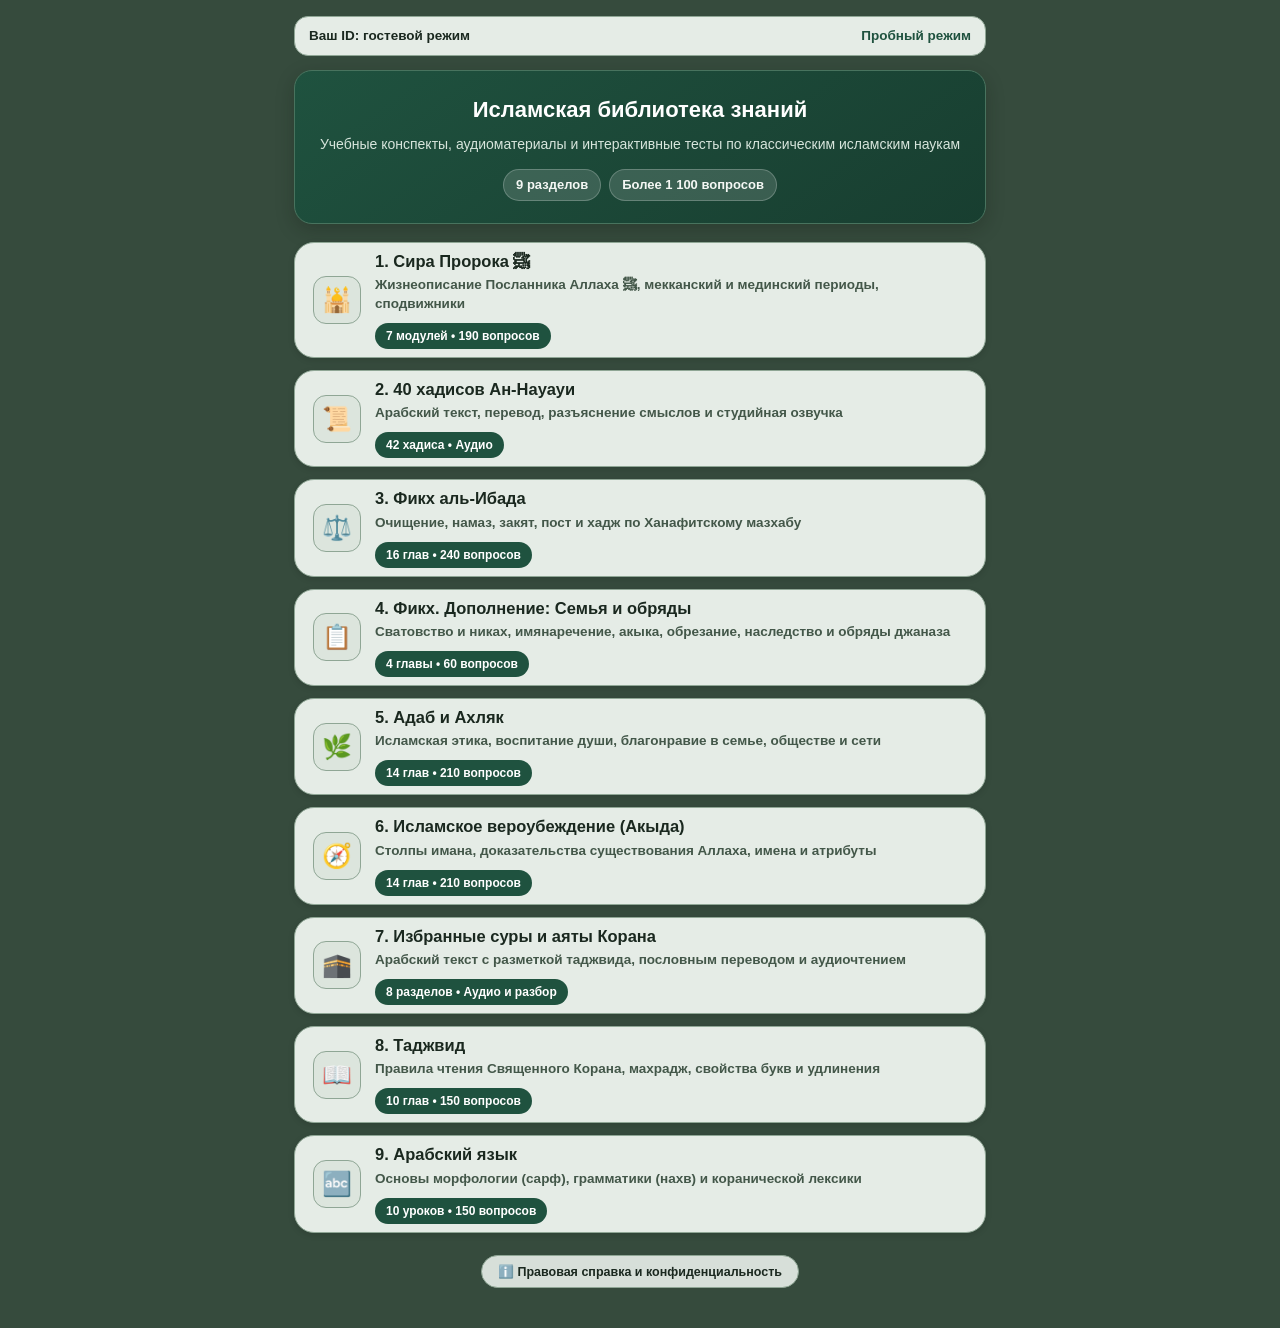
==== commit f8280b69: "Add files via upload" ====
--- a/index.html
+++ b/index.html
@@ -3,50 +3,86 @@
 <head>
   <meta charset="UTF-8" />
   <meta name="viewport" content="width=device-width, initial-scale=1.0, maximum-scale=1.0, user-scalable=no" />
-  <title>Исламская библиотека знаний (Ханафитский мазхаб)</title>
+  <title>Исламская библиотека знаний</title>
   <script src="https://telegram.org/js/telegram-web-app.js"></script>
   <link rel="stylesheet" href="style.css?v=20261129" />
   <script src="auth.js?v=20261129"></script>
   <style>
     .id-bar {
+      display: flex;
+      justify-content: space-between;
+      align-items: center;
       background: #E5ECE6;
       border: 1px solid #8FA695;
       border-radius: 14px;
-      padding: 10px 14px;
+      padding: 9px 14px;
       margin-bottom: 14px;
-      display: flex;
-      justify-content: space-between;
-      align-items: center;
       font-size: 13.5px;
       font-weight: 600;
       color: #1A281F;
-      box-shadow: 0 2px 8px rgba(14, 22, 17, 0.12);
-    }
+    }
+
     .id-status {
       color: #1F523F;
       font-weight: 700;
     }
-    .course-link {
-      display: flex;
-      align-items: center;
-      gap: 14px;
-      background: #E5ECE6;
-      border: 1px solid #8FA695;
-      border-radius: 16px;
-      padding: 15px 16px;
-      margin-bottom: 12px;
-      text-decoration: none;
-      color: #1A281F;
-      box-shadow: 0 4px 12px rgba(14, 22, 17, 0.14);
-      transition: transform 0.12s ease, background 0.12s ease;
-    }
-    .course-link:active {
+
+    .main-hero {
+      background: linear-gradient(145deg, #1F523F 0%, #183E30 100%);
+      color: #F4F7F4;
+      border-radius: 18px;
+      padding: 22px 18px;
+      text-align: center;
+      margin-bottom: 18px;
+      border: 1px solid #48735E;
+      box-shadow: 0 6px 18px rgba(14, 22, 17, 0.25);
+    }
+
+    .main-hero h1 {
+      margin: 0 0 8px;
+      font-size: 22px;
+      font-weight: 700;
+      color: #FFFFFF;
+    }
+
+    .main-hero p {
+      margin: 0;
+      font-size: 14px;
+      color: #D7E5DC;
+    }
+
+    .courses-list {
+      display: flex;
+      flex-direction: column;
+      align-items: stretch;
+      gap: 12px;
+      width: 100%;
+    }
+
+    .course-card {
+      display: flex !important;
+      flex-direction: row !important;
+      align-items: flex-start !important;
+      gap: 14px !important;
+      width: 100% !important;
+      background: #E5ECE6 !important;
+      border: 1px solid #8FA695 !important;
+      border-radius: 16px !important;
+      padding: 15px !important;
+      text-decoration: none !important;
+      color: #1A281F !important;
+      box-shadow: 0 4px 12px rgba(14, 22, 17, 0.14) !important;
+      transition: transform 0.12s ease;
+    }
+
+    .course-card:active {
       transform: scale(0.99);
-      background: #DCE5DD;
-    }
+    }
+
     .course-icon {
-      width: 46px;
-      height: 46px;
+      flex-shrink: 0;
+      width: 48px;
+      height: 48px;
       border-radius: 13px;
       background: #DCE5DD;
       border: 1px solid #8FA695;
@@ -54,44 +90,46 @@
       align-items: center;
       justify-content: center;
       font-size: 24px;
-      flex-shrink: 0;
-    }
+    }
+
     .course-body {
       flex: 1;
       min-width: 0;
-    }
-    .course-top {
-      display: flex;
-      justify-content: space-between;
+      display: flex;
+      flex-direction: column;
       align-items: flex-start;
-      gap: 8px;
-      margin-bottom: 4px;
-    }
-    .course-name {
-      font-size: 16px;
+    }
+
+    .course-title {
+      font-size: 16.5px;
       font-weight: 700;
       color: #1A281F;
+      margin: 0 0 4px;
       line-height: 1.3;
     }
+
+    .course-desc {
+      font-size: 13.5px;
+      color: #435749;
+      margin: 0 0 9px;
+      line-height: 1.4;
+    }
+
     .course-badge {
+      display: inline-block;
       background: #1F523F;
       color: #FFFFFF;
-      font-size: 11.5px;
+      font-size: 12px;
       font-weight: 600;
-      padding: 3px 9px;
+      padding: 4px 11px;
       border-radius: 999px;
-      white-space: nowrap;
-      flex-shrink: 0;
-    }
-    .course-desc {
-      font-size: 13px;
-      color: #435749;
-      line-height: 1.4;
-    }
-    .legal-footer {
-      margin-top: 20px;
+    }
+
+    .footer-legal {
+      margin-top: 22px;
       text-align: center;
     }
+
     .legal-btn {
       display: inline-flex;
       align-items: center;
@@ -106,6 +144,7 @@
       font-weight: 600;
       cursor: pointer;
     }
+
     .legal-modal {
       display: none;
       position: fixed;
@@ -116,41 +155,51 @@
       align-items: center;
       justify-content: center;
     }
+
     .legal-modal.open {
       display: flex;
     }
+
     .legal-box {
       background: #E5ECE6;
       color: #1A281F;
       border: 1px solid #8FA695;
       border-radius: 16px;
       padding: 20px;
-      max-width: 600px;
+      max-width: 560px;
       width: 100%;
-      max-height: 82vh;
+      max-height: 85vh;
       overflow-y: auto;
+      text-align: left;
       font-size: 13.5px;
-      line-height: 1.55;
-    }
+      line-height: 1.5;
+    }
+
     .legal-box h3 {
       margin: 0 0 10px;
       font-size: 17px;
       color: #1F523F;
     }
-    .legal-box p {
-      margin: 0 0 10px;
+
+    .legal-box ul {
+      margin: 0 0 14px;
+      padding-left: 18px;
+    }
+
+    .legal-box li {
+      margin-bottom: 8px;
     }
   </style>
 </head>
 <body>
   <div class="container">
     <div class="id-bar">
-      <span id="userIdLabel">Ваш ID: определяется...</span>
-      <span id="userStatusLabel" class="id-status">Проверка доступа</span>
-    </div>
-
-    <div class="header" style="border-bottom: 1px solid #48735E !important;">
-      <h1>Исламская библиотека знаний (Ханафитский мазхаб)</h1>
+      <span id="userIdDisplay">Ваш ID: определяется...</span>
+      <span id="accessStatusDisplay" class="id-status">Проверка доступа</span>
+    </div>
+
+    <div class="main-hero">
+      <h1>Исламская библиотека знаний</h1>
       <p>Учебные конспекты, аудиоматериалы и интерактивные тесты по классическим исламским наукам</p>
       <div class="stats-bar">
         <span class="stat-pill">9 разделов</span>
@@ -158,117 +207,90 @@
       </div>
     </div>
 
-    <div id="catalogList">
-      <!-- 1. Сира -->
-      <a href="sira/index.html" class="course-link">
+    <div class="courses-list">
+      <a href="sira/index.html" class="course-card">
         <div class="course-icon">🕌</div>
         <div class="course-body">
-          <div class="course-top">
-            <span class="course-name">1. Сира Пророка ﷺ</span>
-            <span class="course-badge">7 модулей • 190 вопросов</span>
-          </div>
+          <div class="course-title">1. Сира Пророка ﷺ</div>
           <div class="course-desc">Жизнеописание Посланника Аллаха ﷺ, мекканский и мединский периоды, сподвижники</div>
-        </div>
-      </a>
-
-      <!-- 2. 40 хадисов -->
-      <a href="nawawi/index.html" class="course-link">
+          <span class="course-badge">7 модулей • 190 вопросов</span>
+        </div>
+      </a>
+
+      <a href="nawawi/index.html" class="course-card">
         <div class="course-icon">📜</div>
         <div class="course-body">
-          <div class="course-top">
-            <span class="course-name">2. 40 хадисов Ан-Науауи</span>
-            <span class="course-badge">42 хадиса • Аудио</span>
-          </div>
+          <div class="course-title">2. 40 хадисов Ан-Науауи</div>
           <div class="course-desc">Арабский текст, перевод, разъяснение смыслов и студийная озвучка</div>
-        </div>
-      </a>
-
-      <!-- 3. Фикх аль-Ибада -->
-      <a href="fiqh/index.html" class="course-link">
+          <span class="course-badge">42 хадиса • Аудио</span>
+        </div>
+      </a>
+
+      <a href="fiqh/index.html" class="course-card">
         <div class="course-icon">⚖️</div>
         <div class="course-body">
-          <div class="course-top">
-            <span class="course-name">3. Фикх аль-Ибада</span>
-            <span class="course-badge">16 глав • 240 вопросов</span>
-          </div>
+          <div class="course-title">3. Фикх аль-Ибада</div>
           <div class="course-desc">Очищение, намаз, закят, пост и хадж по Ханафитскому мазхабу</div>
-        </div>
-      </a>
-
-      <!-- 4. Фикх. Дополнение -->
-      <a href="fiqh_extra/index.html" class="course-link">
+          <span class="course-badge">16 глав • 240 вопросов</span>
+        </div>
+      </a>
+
+      <a href="fiqh_extra/index.html" class="course-card">
         <div class="course-icon">📋</div>
         <div class="course-body">
-          <div class="course-top">
-            <span class="course-name">4. Фикх. Дополнение: Семья и обряды</span>
-            <span class="course-badge">4 главы • 60 вопросов</span>
-          </div>
+          <div class="course-title">4. Фикх. Дополнение: Семья и обряды</div>
           <div class="course-desc">Сватовство и никах, имянаречение, акыка, обрезание, наследство и обряды джаназа</div>
-        </div>
-      </a>
-
-      <!-- 5. Адаб и Ахляк -->
-      <a href="adab/index.html" class="course-link">
+          <span class="course-badge">4 главы • 60 вопросов</span>
+        </div>
+      </a>
+
+      <a href="adab/index.html" class="course-card">
         <div class="course-icon">🌿</div>
         <div class="course-body">
-          <div class="course-top">
-            <span class="course-name">5. Адаб и Ахляк</span>
-            <span class="course-badge">14 глав • 210 вопросов</span>
-          </div>
-          <div class="course-desc">Исламская этика, воспитание души, семейный и цифровой адаб, культура речи и торговли</div>
-        </div>
-      </a>
-
-      <!-- 6. Исламское вероубеждение (Акыда) -->
-      <a href="aqeedah/index.html" class="course-link">
+          <div class="course-title">5. Адаб и Ахляк</div>
+          <div class="course-desc">Исламская этика, воспитание души, благонравие в семье, обществе и сети</div>
+          <span class="course-badge">14 глав • 210 вопросов</span>
+        </div>
+      </a>
+
+      <a href="aqeedah/index.html" class="course-card">
         <div class="course-icon">🧭</div>
         <div class="course-body">
-          <div class="course-top">
-            <span class="course-name">6. Исламское вероубеждение (Акыда)</span>
-            <span class="course-badge">14 глав • 210 вопросов</span>
-          </div>
-          <div class="course-desc">Столпы имана, доказательства существования Аллаха, имена и атрибуты, правила такфира</div>
-        </div>
-      </a>
-
-      <!-- 7. Избранные суры и аяты Корана -->
-      <a href="quran/index.html" class="course-link">
+          <div class="course-title">6. Исламское вероубеждение (Акыда)</div>
+          <div class="course-desc">Столпы имана, доказательства существования Аллаха, имена и атрибуты</div>
+          <span class="course-badge">14 глав • 210 вопросов</span>
+        </div>
+      </a>
+
+      <a href="quran/index.html" class="course-card">
         <div class="course-icon">🕋</div>
         <div class="course-body">
-          <div class="course-top">
-            <span class="course-name">7. Избранные суры и аяты Корана</span>
-            <span class="course-badge">8 разделов • Аудио</span>
-          </div>
-          <div class="course-desc">Текст по Мусхафу с цветовой разметкой таджвида, пословным переводом и чтецами</div>
-        </div>
-      </a>
-
-      <!-- 8. Таджвид -->
-      <a href="tajweed/index.html" class="course-link">
+          <div class="course-title">7. Избранные суры и аяты Корана</div>
+          <div class="course-desc">Арабский текст с разметкой таджвида, пословным переводом и аудиочтением</div>
+          <span class="course-badge">8 разделов • Аудио и разбор</span>
+        </div>
+      </a>
+
+      <a href="tajweed/index.html" class="course-card">
         <div class="course-icon">📖</div>
         <div class="course-body">
-          <div class="course-top">
-            <span class="course-name">8. Таджвид: Правила чтения Корана</span>
-            <span class="course-badge">10 глав • 150 вопросов</span>
-          </div>
-          <div class="course-desc">Махрадж, свойства букв, правила нун сукун, мим сукун, мадд и остановки</div>
-        </div>
-      </a>
-
-      <!-- 9. Арабский язык -->
-      <a href="arabic/index.html" class="course-link">
+          <div class="course-title">8. Таджвид</div>
+          <div class="course-desc">Правила чтения Священного Корана, махрадж, свойства букв и удлинения</div>
+          <span class="course-badge">10 глав • 150 вопросов</span>
+        </div>
+      </a>
+
+      <a href="arabic/index.html" class="course-card">
         <div class="course-icon">🔤</div>
         <div class="course-body">
-          <div class="course-top">
-            <span class="course-name">9. Арабский язык: Сарф, Нахв и лексика</span>
-            <span class="course-badge">10 уроков • 150 вопросов</span>
-          </div>
-          <div class="course-desc">Морфология, грамматика и ключевая лексика Священного Корана</div>
-        </div>
-      </a>
-    </div>
-
-    <div class="legal-footer">
+          <div class="course-title">9. Арабский язык</div>
+          <div class="course-desc">Основы морфологии (сарф), грамматики (нахв) и коранической лексики</div>
+          <span class="course-badge">10 уроков • 150 вопросов</span>
+        </div>
+      </a>
+    </div>
+
+    <div class="footer-legal">
       <button type="button" class="legal-btn" onclick="document.getElementById('legalModal').classList.add('open')">
         ℹ️ Правовая справка и конфиденциальность
       </button>
@@ -278,39 +300,38 @@
   <div id="legalModal" class="legal-modal" onclick="if(event.target===this)this.classList.remove('open')">
     <div class="legal-box">
       <h3>Правовая справка и конфиденциальность</h3>
-      <p><strong>1. Образовательный характер:</strong> Все конспекты, аудиоматериалы и тесты носят исключительно учебный, просветительский и культурно-исторический характер, основаны на классических исламских источниках (включая труды ханафитской правовой школы) и не являются призывом к противоправным или экстремистским действиям на территории Российской Федерации.</p>
-      <p><strong>2. Справочный статус:</strong> Разборы тестовых вопросов предназначены для самопроверки знаний и не являются индивидуальными религиозно-правовыми заключениями (фетвами). По частным жизненным ситуациям следует обращаться к квалифицированным имамам.</p>
-      <p><strong>3. Защита персональных данных (152-ФЗ):</strong> Приложение не собирает и не хранит на сторонних серверах фамилии, номера телефонов или адреса пользователей. Прогресс обучения сохраняется локально в памяти вашего устройства, а числовой ID Telegram используется только для проверки доступа.</p>
-      <div style="margin-top: 14px;">
-        <button type="button" class="btn btn-primary" onclick="document.getElementById('legalModal').classList.remove('open')">Закрыть</button>
-      </div>
+      <ul>
+        <li><strong>Учебный характер материалов:</strong> все конспекты, аудиозаписи и тесты носят исключительно образовательный, просветительский и культурно-исторический характер, основаны на классических исламских источниках и <strong>не являются призывом к противоправным или экстремистским действиям на территории РФ</strong>.</li>
+        <li><strong>Справочный статус:</strong> материалы предназначены для самопроверки знаний и не являются индивидуальными религиозно-правовыми заключениями (фетвами).</li>
+        <li><strong>Защита данных (152-ФЗ):</strong> приложение не собирает и не хранит на сторонних серверах фамилии, номера телефонов или адреса пользователей. Прогресс сохраняется локально в памяти вашего устройства.</li>
+      </ul>
+      <button type="button" class="btn btn-primary" onclick="document.getElementById('legalModal').classList.remove('open')">Закрыть</button>
     </div>
   </div>
 
   <script>
     document.addEventListener("DOMContentLoaded", function () {
-      var uid = "";
-      try {
-        if (window.Telegram && window.Telegram.WebApp && window.Telegram.WebApp.initDataUnsafe && window.Telegram.WebApp.initDataUnsafe.user) {
-          uid = String(window.Telegram.WebApp.initDataUnsafe.user.id || "");
-        }
-      } catch (e) {}
+      const params = new URLSearchParams(window.location.search);
+      let uid = params.get("uid");
+      if (!uid && window.Telegram && window.Telegram.WebApp && window.Telegram.WebApp.initDataUnsafe && window.Telegram.WebApp.initDataUnsafe.user) {
+        uid = String(window.Telegram.WebApp.initDataUnsafe.user.id);
+      }
       if (!uid) {
-        uid = new URLSearchParams(window.location.search).get("uid") || localStorage.getItem("madrasah_uid") || "";
+        uid = localStorage.getItem("madrasah_uid") || "";
       }
       if (uid) {
         localStorage.setItem("madrasah_uid", uid);
-        document.getElementById("userIdLabel").textContent = "Ваш ID: " + uid;
-        document.getElementById("userStatusLabel").textContent = "Доступ активен";
-        document.querySelectorAll("a.course-link").forEach(function (link) {
-          var href = link.getAttribute("href");
-          if (href && href.indexOf("uid=") === -1) {
-            link.setAttribute("href", href + (href.indexOf("?") === -1 ? "?uid=" : "&uid=") + encodeURIComponent(uid));
-          }
+        document.getElementById("userIdDisplay").textContent = "Ваш ID: " + uid;
+        document.querySelectorAll(".course-card").forEach(function (link) {
+          const base = link.getAttribute("href").split("?")[0];
+          link.setAttribute("href", base + "?uid=" + encodeURIComponent(uid));
         });
       } else {
-        document.getElementById("userIdLabel").textContent = "Ваш ID: гостевой режим";
-        document.getElementById("userStatusLabel").textContent = "Пробный доступ 24 ч";
+        document.getElementById("userIdDisplay").textContent = "Ваш ID: гостевой режим";
+      }
+      const statusEl = document.getElementById("accessStatusDisplay");
+      if (statusEl && statusEl.textContent === "Проверка доступа") {
+        statusEl.textContent = uid ? "Доступ активен" : "Пробный режим";
       }
     });
   </script>
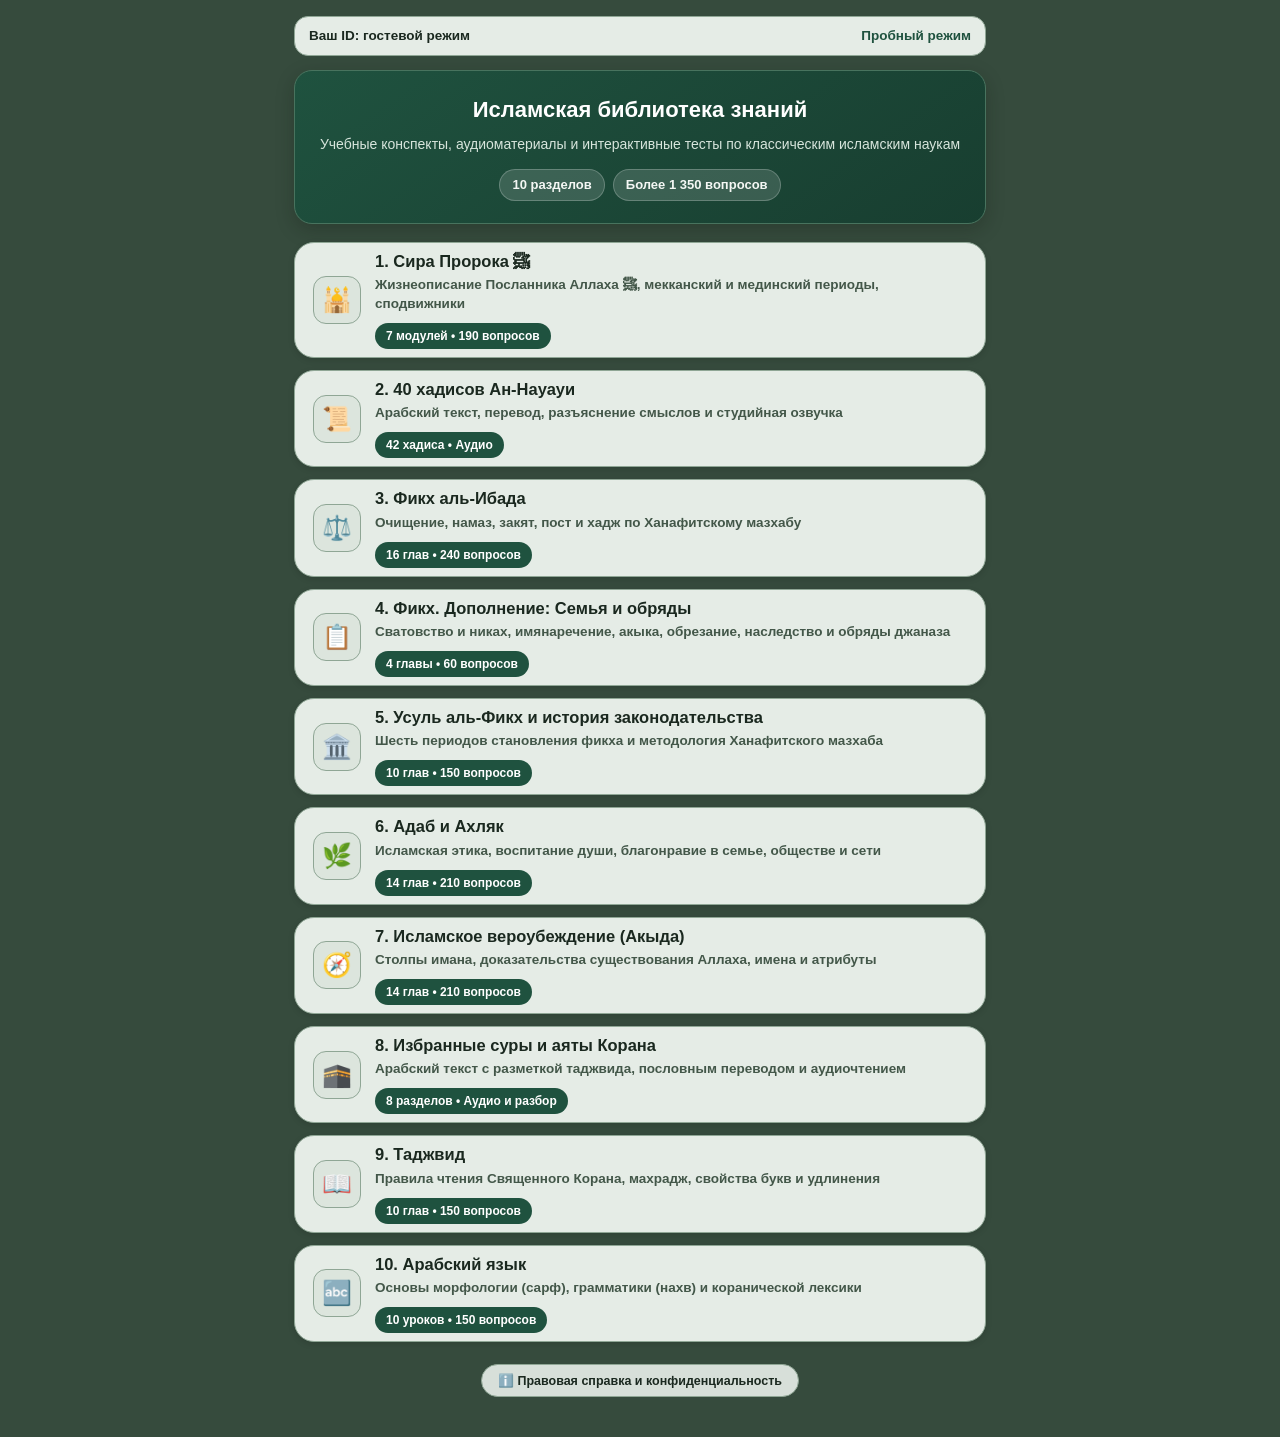
==== commit d9684d4d: "Add files via upload" ====
--- a/index.html
+++ b/index.html
@@ -5,8 +5,8 @@
   <meta name="viewport" content="width=device-width, initial-scale=1.0, maximum-scale=1.0, user-scalable=no" />
   <title>Исламская библиотека знаний</title>
   <script src="https://telegram.org/js/telegram-web-app.js"></script>
-  <link rel="stylesheet" href="style.css?v=20261129" />
-  <script src="auth.js?v=20261129"></script>
+  <link rel="stylesheet" href="style.css?v=20261130" />
+  <script src="auth.js?v=20261130"></script>
   <style>
     .id-bar {
       display: flex;
@@ -202,8 +202,8 @@
       <h1>Исламская библиотека знаний</h1>
       <p>Учебные конспекты, аудиоматериалы и интерактивные тесты по классическим исламским наукам</p>
       <div class="stats-bar">
-        <span class="stat-pill">9 разделов</span>
-        <span class="stat-pill">Более 1 100 вопросов</span>
+        <span class="stat-pill">10 разделов</span>
+        <span class="stat-pill">Более 1 350 вопросов</span>
       </div>
     </div>
 
@@ -244,10 +244,19 @@
         </div>
       </a>
 
+      <a href="usul_fiqh/index.html" class="course-card">
+        <div class="course-icon">🏛️</div>
+        <div class="course-body">
+          <div class="course-title">5. Усуль аль-Фикх и история законодательства</div>
+          <div class="course-desc">Шесть периодов становления фикха и методология Ханафитского мазхаба</div>
+          <span class="course-badge">10 глав • 150 вопросов</span>
+        </div>
+      </a>
+
       <a href="adab/index.html" class="course-card">
         <div class="course-icon">🌿</div>
         <div class="course-body">
-          <div class="course-title">5. Адаб и Ахляк</div>
+          <div class="course-title">6. Адаб и Ахляк</div>
           <div class="course-desc">Исламская этика, воспитание души, благонравие в семье, обществе и сети</div>
           <span class="course-badge">14 глав • 210 вопросов</span>
         </div>
@@ -256,7 +265,7 @@
       <a href="aqeedah/index.html" class="course-card">
         <div class="course-icon">🧭</div>
         <div class="course-body">
-          <div class="course-title">6. Исламское вероубеждение (Акыда)</div>
+          <div class="course-title">7. Исламское вероубеждение (Акыда)</div>
           <div class="course-desc">Столпы имана, доказательства существования Аллаха, имена и атрибуты</div>
           <span class="course-badge">14 глав • 210 вопросов</span>
         </div>
@@ -265,7 +274,7 @@
       <a href="quran/index.html" class="course-card">
         <div class="course-icon">🕋</div>
         <div class="course-body">
-          <div class="course-title">7. Избранные суры и аяты Корана</div>
+          <div class="course-title">8. Избранные суры и аяты Корана</div>
           <div class="course-desc">Арабский текст с разметкой таджвида, пословным переводом и аудиочтением</div>
           <span class="course-badge">8 разделов • Аудио и разбор</span>
         </div>
@@ -274,7 +283,7 @@
       <a href="tajweed/index.html" class="course-card">
         <div class="course-icon">📖</div>
         <div class="course-body">
-          <div class="course-title">8. Таджвид</div>
+          <div class="course-title">9. Таджвид</div>
           <div class="course-desc">Правила чтения Священного Корана, махрадж, свойства букв и удлинения</div>
           <span class="course-badge">10 глав • 150 вопросов</span>
         </div>
@@ -283,7 +292,7 @@
       <a href="arabic/index.html" class="course-card">
         <div class="course-icon">🔤</div>
         <div class="course-body">
-          <div class="course-title">9. Арабский язык</div>
+          <div class="course-title">10. Арабский язык</div>
           <div class="course-desc">Основы морфологии (сарф), грамматики (нахв) и коранической лексики</div>
           <span class="course-badge">10 уроков • 150 вопросов</span>
         </div>
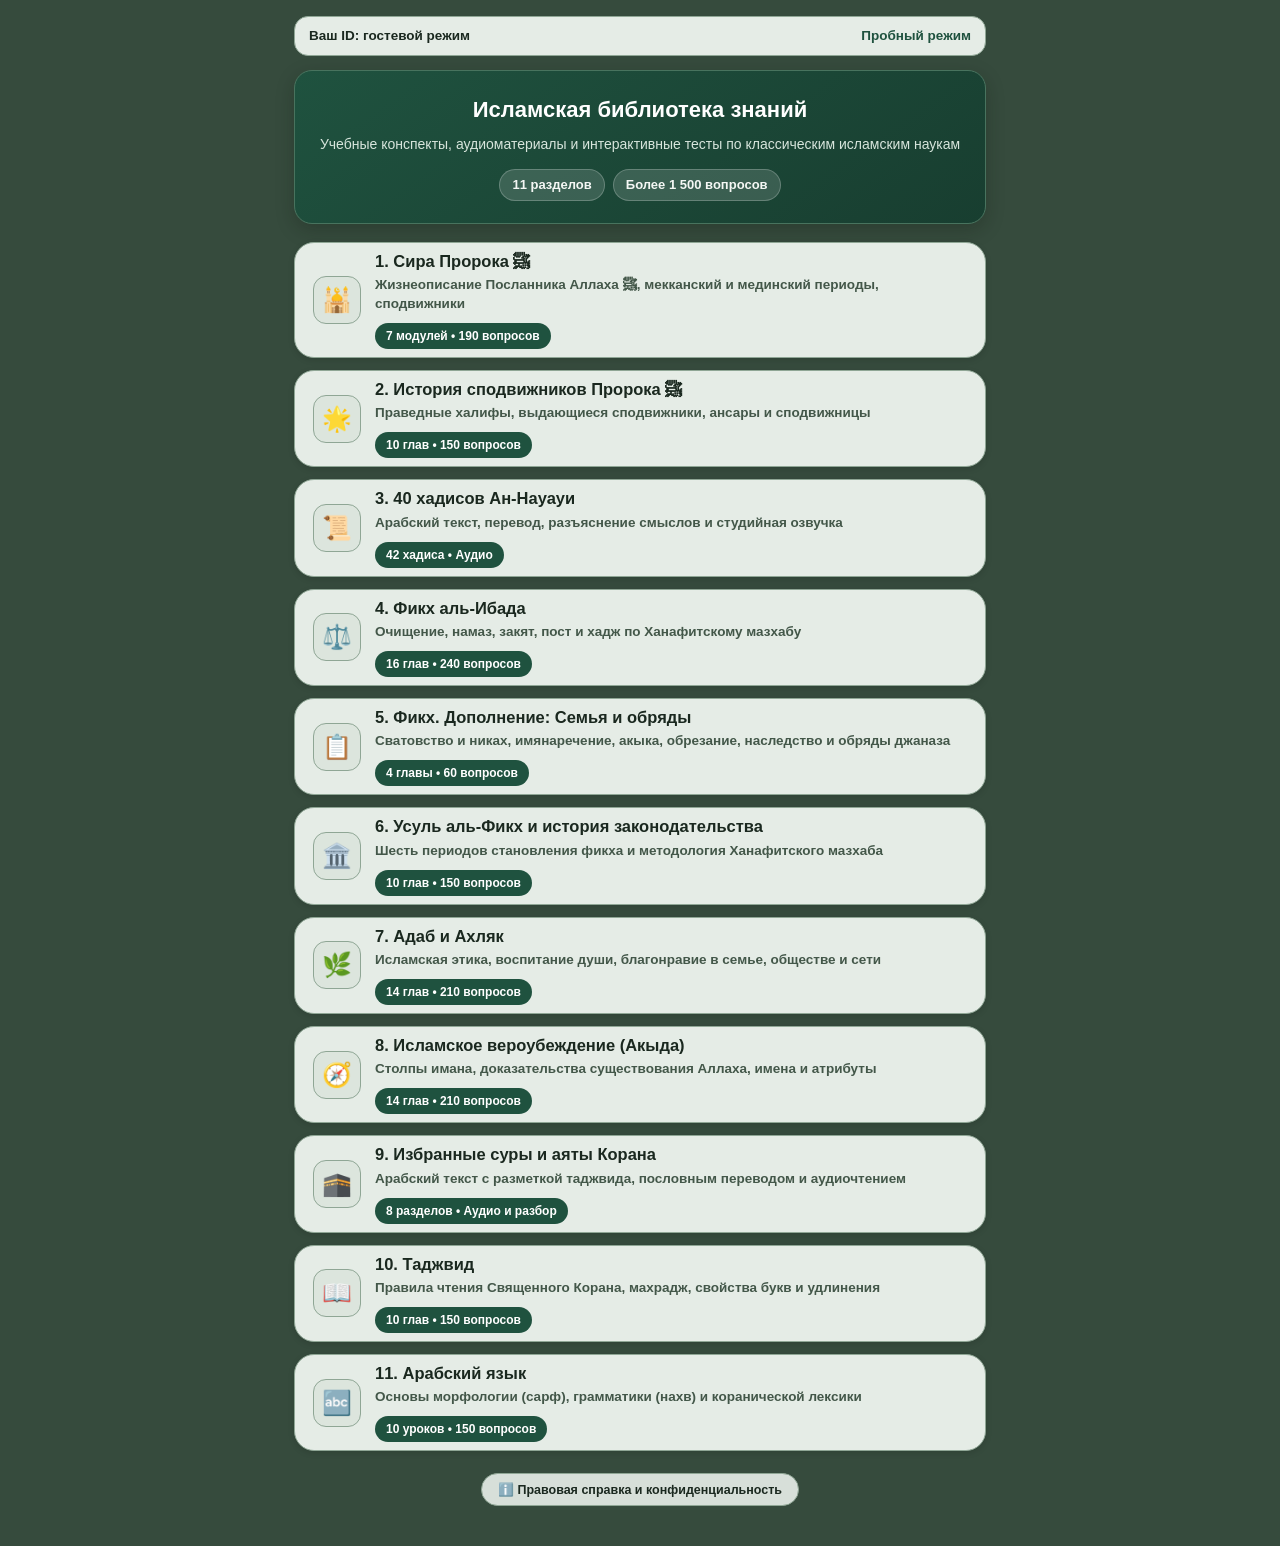
==== commit 67ecd9db: "Add files via upload" ====
--- a/index.html
+++ b/index.html
@@ -5,8 +5,8 @@
   <meta name="viewport" content="width=device-width, initial-scale=1.0, maximum-scale=1.0, user-scalable=no" />
   <title>Исламская библиотека знаний</title>
   <script src="https://telegram.org/js/telegram-web-app.js"></script>
-  <link rel="stylesheet" href="style.css?v=20261130" />
-  <script src="auth.js?v=20261130"></script>
+  <link rel="stylesheet" href="style.css?v=20261201" />
+  <script src="auth.js?v=20261201"></script>
   <style>
     .id-bar {
       display: flex;
@@ -202,8 +202,8 @@
       <h1>Исламская библиотека знаний</h1>
       <p>Учебные конспекты, аудиоматериалы и интерактивные тесты по классическим исламским наукам</p>
       <div class="stats-bar">
-        <span class="stat-pill">10 разделов</span>
-        <span class="stat-pill">Более 1 350 вопросов</span>
+        <span class="stat-pill">11 разделов</span>
+        <span class="stat-pill">Более 1 500 вопросов</span>
       </div>
     </div>
 
@@ -217,10 +217,19 @@
         </div>
       </a>
 
+      <a href="sahaba/index.html" class="course-card">
+        <div class="course-icon">🌟</div>
+        <div class="course-body">
+          <div class="course-title">2. История сподвижников Пророка ﷺ</div>
+          <div class="course-desc">Праведные халифы, выдающиеся сподвижники, ансары и сподвижницы</div>
+          <span class="course-badge">10 глав • 150 вопросов</span>
+        </div>
+      </a>
+
       <a href="nawawi/index.html" class="course-card">
         <div class="course-icon">📜</div>
         <div class="course-body">
-          <div class="course-title">2. 40 хадисов Ан-Науауи</div>
+          <div class="course-title">3. 40 хадисов Ан-Науауи</div>
           <div class="course-desc">Арабский текст, перевод, разъяснение смыслов и студийная озвучка</div>
           <span class="course-badge">42 хадиса • Аудио</span>
         </div>
@@ -229,7 +238,7 @@
       <a href="fiqh/index.html" class="course-card">
         <div class="course-icon">⚖️</div>
         <div class="course-body">
-          <div class="course-title">3. Фикх аль-Ибада</div>
+          <div class="course-title">4. Фикх аль-Ибада</div>
           <div class="course-desc">Очищение, намаз, закят, пост и хадж по Ханафитскому мазхабу</div>
           <span class="course-badge">16 глав • 240 вопросов</span>
         </div>
@@ -238,7 +247,7 @@
       <a href="fiqh_extra/index.html" class="course-card">
         <div class="course-icon">📋</div>
         <div class="course-body">
-          <div class="course-title">4. Фикх. Дополнение: Семья и обряды</div>
+          <div class="course-title">5. Фикх. Дополнение: Семья и обряды</div>
           <div class="course-desc">Сватовство и никах, имянаречение, акыка, обрезание, наследство и обряды джаназа</div>
           <span class="course-badge">4 главы • 60 вопросов</span>
         </div>
@@ -247,7 +256,7 @@
       <a href="usul_fiqh/index.html" class="course-card">
         <div class="course-icon">🏛️</div>
         <div class="course-body">
-          <div class="course-title">5. Усуль аль-Фикх и история законодательства</div>
+          <div class="course-title">6. Усуль аль-Фикх и история законодательства</div>
           <div class="course-desc">Шесть периодов становления фикха и методология Ханафитского мазхаба</div>
           <span class="course-badge">10 глав • 150 вопросов</span>
         </div>
@@ -256,7 +265,7 @@
       <a href="adab/index.html" class="course-card">
         <div class="course-icon">🌿</div>
         <div class="course-body">
-          <div class="course-title">6. Адаб и Ахляк</div>
+          <div class="course-title">7. Адаб и Ахляк</div>
           <div class="course-desc">Исламская этика, воспитание души, благонравие в семье, обществе и сети</div>
           <span class="course-badge">14 глав • 210 вопросов</span>
         </div>
@@ -265,7 +274,7 @@
       <a href="aqeedah/index.html" class="course-card">
         <div class="course-icon">🧭</div>
         <div class="course-body">
-          <div class="course-title">7. Исламское вероубеждение (Акыда)</div>
+          <div class="course-title">8. Исламское вероубеждение (Акыда)</div>
           <div class="course-desc">Столпы имана, доказательства существования Аллаха, имена и атрибуты</div>
           <span class="course-badge">14 глав • 210 вопросов</span>
         </div>
@@ -274,7 +283,7 @@
       <a href="quran/index.html" class="course-card">
         <div class="course-icon">🕋</div>
         <div class="course-body">
-          <div class="course-title">8. Избранные суры и аяты Корана</div>
+          <div class="course-title">9. Избранные суры и аяты Корана</div>
           <div class="course-desc">Арабский текст с разметкой таджвида, пословным переводом и аудиочтением</div>
           <span class="course-badge">8 разделов • Аудио и разбор</span>
         </div>
@@ -283,7 +292,7 @@
       <a href="tajweed/index.html" class="course-card">
         <div class="course-icon">📖</div>
         <div class="course-body">
-          <div class="course-title">9. Таджвид</div>
+          <div class="course-title">10. Таджвид</div>
           <div class="course-desc">Правила чтения Священного Корана, махрадж, свойства букв и удлинения</div>
           <span class="course-badge">10 глав • 150 вопросов</span>
         </div>
@@ -292,7 +301,7 @@
       <a href="arabic/index.html" class="course-card">
         <div class="course-icon">🔤</div>
         <div class="course-body">
-          <div class="course-title">10. Арабский язык</div>
+          <div class="course-title">11. Арабский язык</div>
           <div class="course-desc">Основы морфологии (сарф), грамматики (нахв) и коранической лексики</div>
           <span class="course-badge">10 уроков • 150 вопросов</span>
         </div>
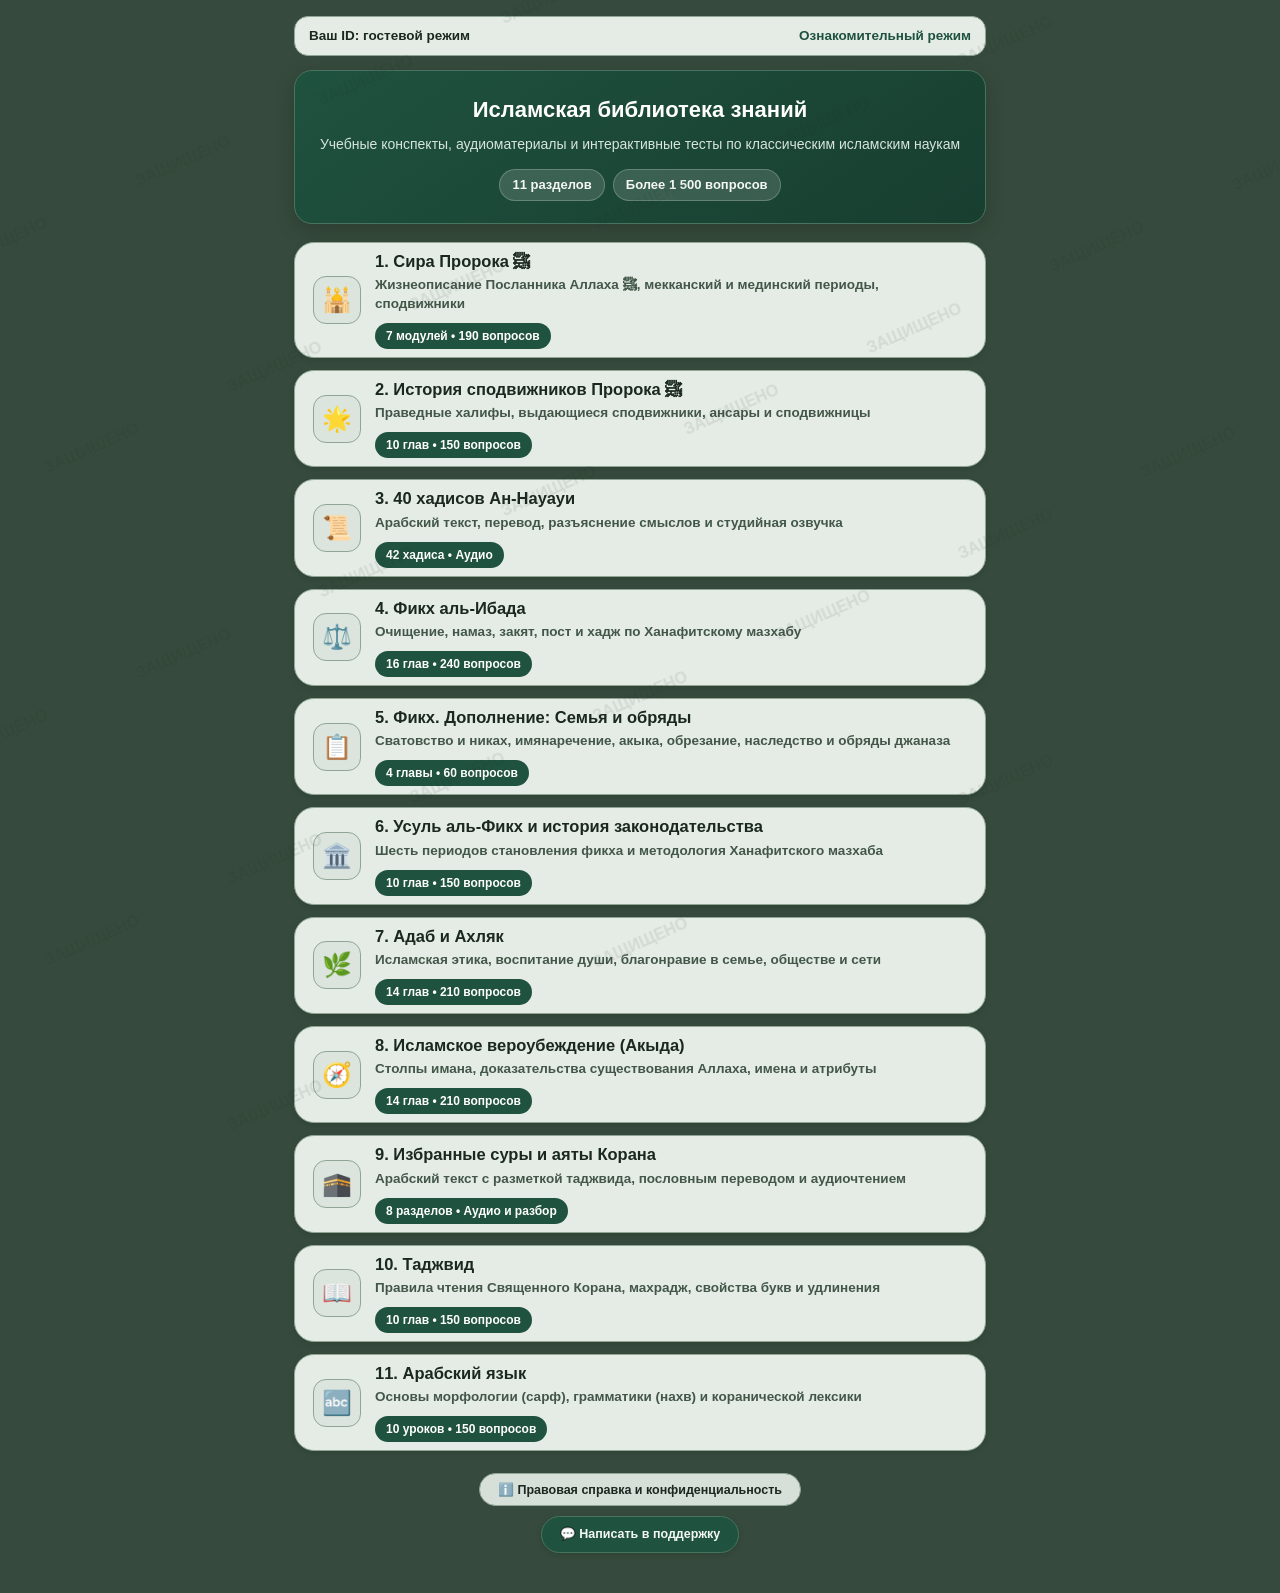
==== commit ecf2f8ae: "Add files via upload" ====
--- a/index.html
+++ b/index.html
@@ -5,8 +5,8 @@
   <meta name="viewport" content="width=device-width, initial-scale=1.0, maximum-scale=1.0, user-scalable=no" />
   <title>Исламская библиотека знаний</title>
   <script src="https://telegram.org/js/telegram-web-app.js"></script>
-  <link rel="stylesheet" href="style.css?v=20261201" />
-  <script src="auth.js?v=20261201"></script>
+  <link rel="stylesheet" href="style.css?v=20261203" />
+  <script src="auth.js?v=20261203"></script>
   <style>
     .id-bar {
       display: flex;
@@ -127,7 +127,10 @@
 
     .footer-legal {
       margin-top: 22px;
-      text-align: center;
+      display: flex;
+      flex-direction: column;
+      align-items: center;
+      gap: 10px;
     }
 
     .legal-btn {
@@ -139,10 +142,27 @@
       color: #1A281F;
       border: 1px solid #8FA695;
       border-radius: 999px;
-      padding: 8px 16px;
+      padding: 8px 18px;
       font-size: 12.5px;
       font-weight: 600;
       cursor: pointer;
+    }
+
+    .support-btn {
+      display: inline-flex;
+      align-items: center;
+      justify-content: center;
+      gap: 6px;
+      background: #1F523F;
+      color: #F4F7F4;
+      border: 1px solid #48735E;
+      border-radius: 999px;
+      padding: 8px 18px;
+      font-size: 12.5px;
+      font-weight: 600;
+      text-decoration: none;
+      cursor: pointer;
+      box-shadow: 0 2px 6px rgba(14, 22, 17, 0.16);
     }
 
     .legal-modal {
@@ -189,6 +209,13 @@
     .legal-box li {
       margin-bottom: 8px;
     }
+
+    .legal-email {
+      color: #1F523F;
+      font-weight: 700;
+      text-decoration: underline;
+      word-break: break-all;
+    }
   </style>
 </head>
 <body>
@@ -312,6 +339,9 @@
       <button type="button" class="legal-btn" onclick="document.getElementById('legalModal').classList.add('open')">
         ℹ️ Правовая справка и конфиденциальность
       </button>
+      <a id="supportLinkBtn" href="https://t.me/madrasah_support_bot" target="_blank" rel="noopener" class="support-btn">
+        💬 Написать в поддержку
+      </a>
     </div>
   </div>
 
@@ -322,12 +352,15 @@
         <li><strong>Учебный характер материалов:</strong> все конспекты, аудиозаписи и тесты носят исключительно образовательный, просветительский и культурно-исторический характер, основаны на классических исламских источниках и <strong>не являются призывом к противоправным или экстремистским действиям на территории РФ</strong>.</li>
         <li><strong>Справочный статус:</strong> материалы предназначены для самопроверки знаний и не являются индивидуальными религиозно-правовыми заключениями (фетвами).</li>
         <li><strong>Защита данных (152-ФЗ):</strong> приложение не собирает и не хранит на сторонних серверах фамилии, номера телефонов или адреса пользователей. Прогресс сохраняется локально в памяти вашего устройства.</li>
+        <li><strong>Дополнительный канал связи:</strong> по официальным вопросам и предложениям вы также можете написать на электронную почту <a href="mailto:abugaisha@gmail.com" class="legal-email">abugaisha@gmail.com</a>.</li>
       </ul>
       <button type="button" class="btn btn-primary" onclick="document.getElementById('legalModal').classList.remove('open')">Закрыть</button>
     </div>
   </div>
 
   <script>
+    const SUPPORT_USERNAME = "madrasah_support_bot";
+
     document.addEventListener("DOMContentLoaded", function () {
       const params = new URLSearchParams(window.location.search);
       let uid = params.get("uid");
@@ -347,6 +380,20 @@
       } else {
         document.getElementById("userIdDisplay").textContent = "Ваш ID: гостевой режим";
       }
+
+      const supportBtn = document.getElementById("supportLinkBtn");
+      if (supportBtn && SUPPORT_USERNAME) {
+        const cleanUser = SUPPORT_USERNAME.replace(/^@/, "");
+        const tgUrl = "https://t.me/" + cleanUser;
+        supportBtn.href = tgUrl;
+        supportBtn.addEventListener("click", function (e) {
+          if (window.Telegram && window.Telegram.WebApp && typeof window.Telegram.WebApp.openTelegramLink === "function") {
+            e.preventDefault();
+            window.Telegram.WebApp.openTelegramLink(tgUrl);
+          }
+        });
+      }
+
       const statusEl = document.getElementById("accessStatusDisplay");
       if (statusEl && statusEl.textContent === "Проверка доступа") {
         statusEl.textContent = uid ? "Доступ активен" : "Пробный режим";
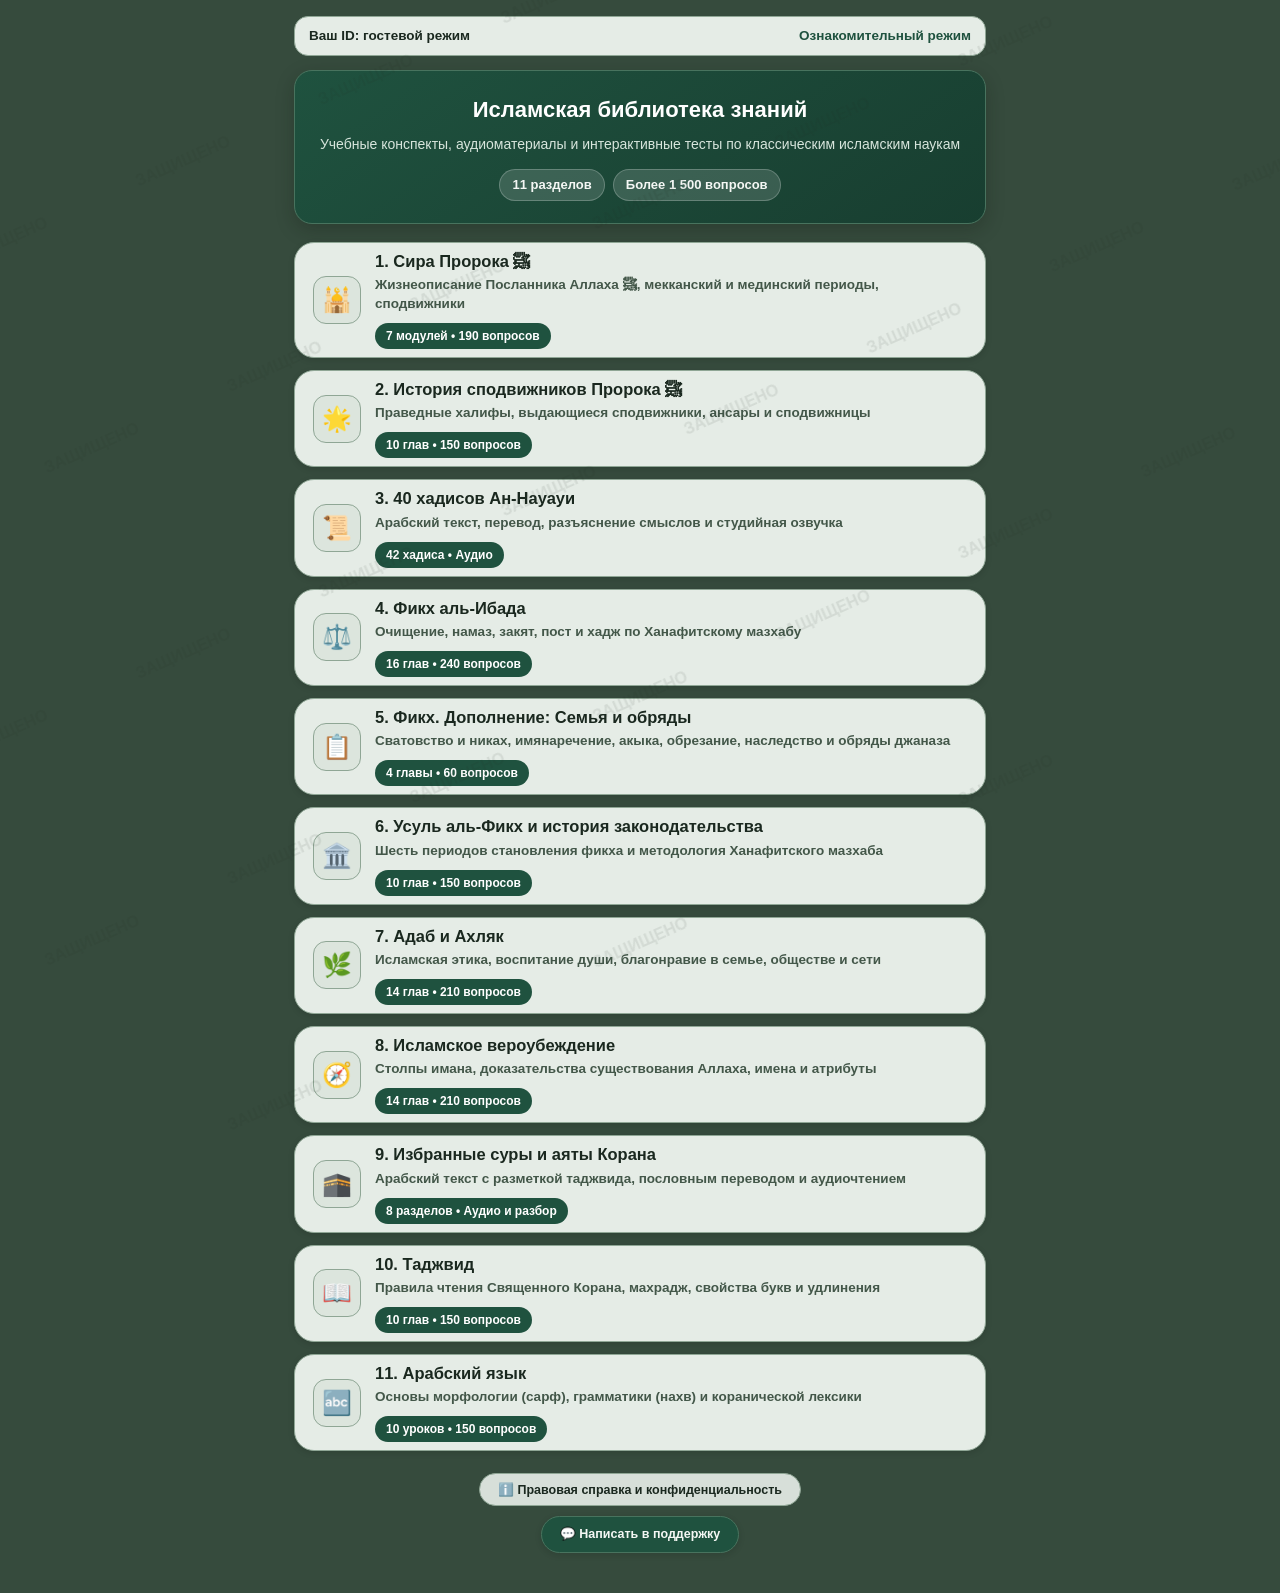
==== commit 56887fec: "Add files via upload" ====
--- a/index.html
+++ b/index.html
@@ -5,8 +5,8 @@
   <meta name="viewport" content="width=device-width, initial-scale=1.0, maximum-scale=1.0, user-scalable=no" />
   <title>Исламская библиотека знаний</title>
   <script src="https://telegram.org/js/telegram-web-app.js"></script>
-  <link rel="stylesheet" href="style.css?v=20261203" />
-  <script src="auth.js?v=20261203"></script>
+  <link rel="stylesheet" href="style.css?v=20261204" />
+  <script src="auth.js?v=20261204"></script>
   <style>
     .id-bar {
       display: flex;
@@ -301,7 +301,7 @@
       <a href="aqeedah/index.html" class="course-card">
         <div class="course-icon">🧭</div>
         <div class="course-body">
-          <div class="course-title">8. Исламское вероубеждение (Акыда)</div>
+          <div class="course-title">8. Исламское вероубеждение</div>
           <div class="course-desc">Столпы имана, доказательства существования Аллаха, имена и атрибуты</div>
           <span class="course-badge">14 глав • 210 вопросов</span>
         </div>
